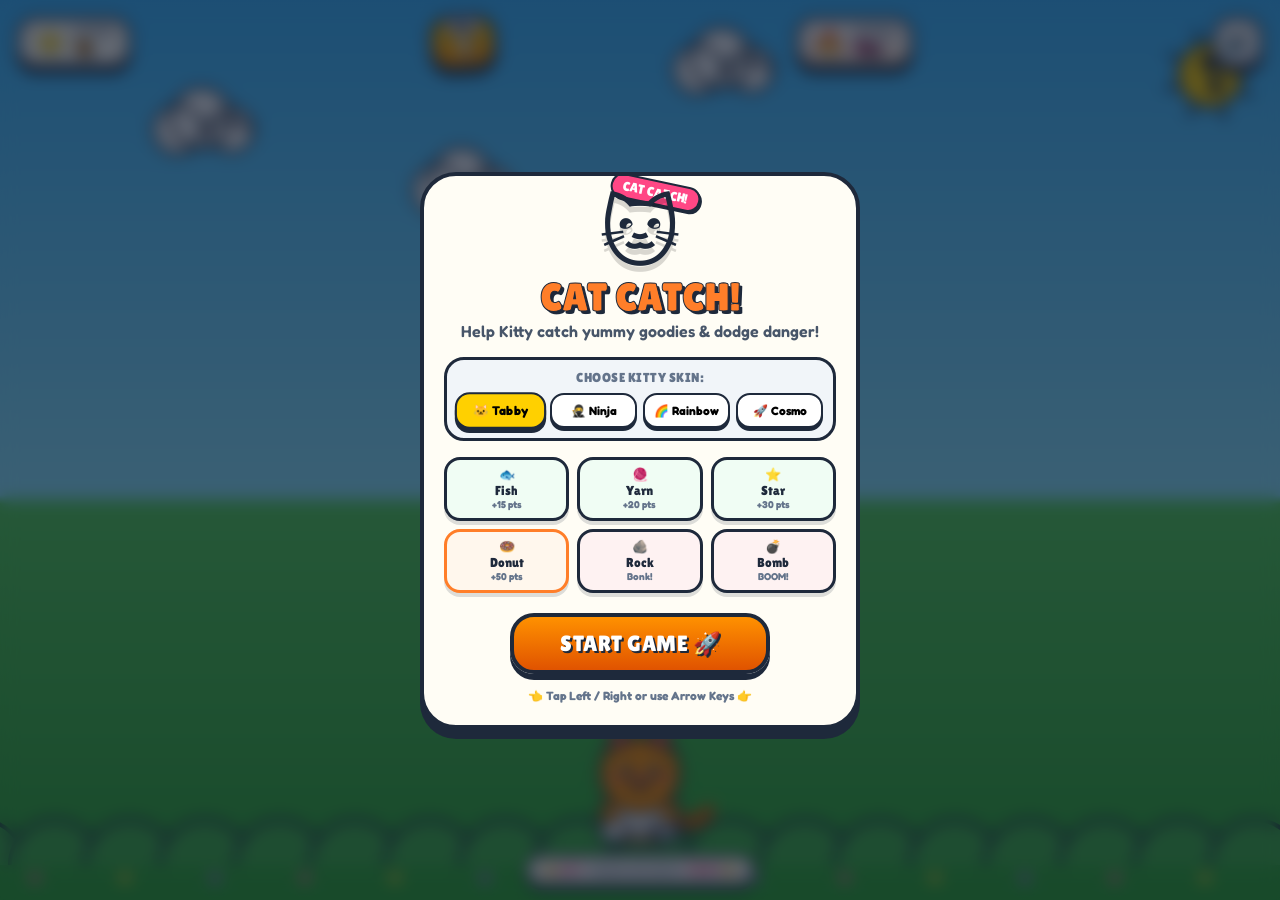
==== index.html @ e0fd7137 "Update Cat Catch with 2D toon UI, skins, hyped background music, and woolen yarn toys" ====
<!DOCTYPE html>
<html lang="en">
<head>
  <meta charset="UTF-8">
  <meta name="viewport" content="width=device-width, initial-scale=1.0, maximum-scale=1.0, user-scalable=no">
  <title>🐱 Cat Catch - Toon Dash!</title>
  <!-- Google Fonts: Lilita One & Fredoka for 2D Cartoon aesthetics -->
  <link rel="preconnect" href="https://fonts.googleapis.com">
  <link rel="preconnect" href="https://fonts.gstatic.com" crossorigin>
  <link href="https://fonts.googleapis.com/css2?family=Fredoka:wght@500;600;700&family=Lilita+One&display=swap" rel="stylesheet">
  <link rel="stylesheet" href="cat-catch.css">
</head>
<body>
  <main id="gameShell">
    <canvas id="gameCanvas" aria-label="Cat Catch game canvas"></canvas>

    <!-- Top Navigation HUD -->
    <div class="topbar">
      <div class="stat-card score-card">
        <span class="stat-icon">⭐</span>
        <div class="stat-content">
          <span class="stat-label">SCORE</span>
          <span id="score">0</span>
        </div>
      </div>

      <div class="level-card">
        <span class="level-badge">LVL</span>
        <strong id="level">1</strong>
      </div>

      <div class="stat-card combo-card">
        <span class="stat-icon animated-flame">🔥</span>
        <div class="stat-content">
          <span class="stat-label">COMBO</span>
          <span id="combo">0x</span>
        </div>
      </div>

      <button id="soundBtn" class="hud-btn" title="Toggle Music & Sound">🔊</button>
    </div>

    <!-- Floating Comic Pop-up Message -->
    <div id="message" class="message"></div>

    <!-- Start Game Menu Overlay -->
    <div id="startOverlay" class="overlay">
      <div class="panel toon-panel">
        <div class="mascot-container">
          <div class="mascot-badge">CAT CATCH!</div>
          <div class="mascot" id="menuMascot">🐱</div>
        </div>

        <h1 class="toon-title">CAT CATCH!</h1>
        <p class="toon-subtitle">Help Kitty catch yummy goodies & dodge danger!</p>

        <!-- Skin Selector -->
        <div class="skin-selector">
          <span class="skin-title">CHOOSE KITTY SKIN:</span>
          <div class="skin-options">
            <button class="skin-btn active" data-skin="tabby" title="Tabby Cat">🐱 Tabby</button>
            <button class="skin-btn" data-skin="ninja" title="Ninja Cat">🥷 Ninja</button>
            <button class="skin-btn" data-skin="rainbow" title="Rainbow Kitty">🌈 Rainbow</button>
            <button class="skin-btn" data-skin="space" title="Cosmo Cat">🚀 Cosmo</button>
          </div>
        </div>

        <!-- Rules Grid -->
        <div class="rules">
          <div class="rule-item catch-rule"><span class="rule-icon">🐟</span><span>Fish</span><small>+15 pts</small></div>
          <div class="rule-item catch-rule"><span class="rule-icon">🧶</span><span>Yarn</span><small>+20 pts</small></div>
          <div class="rule-item catch-rule"><span class="rule-icon">⭐</span><span>Star</span><small>+30 pts</small></div>
          <div class="rule-item catch-rule bonus-rule"><span class="rule-icon">🍩</span><span>Donut</span><small>+50 pts</small></div>
          <div class="rule-item avoid-rule"><span class="rule-icon">🪨</span><span>Rock</span><small>Bonk!</small></div>
          <div class="rule-item avoid-rule"><span class="rule-icon">💣</span><span>Bomb</span><small>BOOM!</small></div>
        </div>

        <button id="startBtn" class="toon-btn start-btn">
          <span class="btn-shine"></span>
          <span>START GAME 🚀</span>
        </button>
        <small class="control-hint">👈 Tap Left / Right or use Arrow Keys 👉</small>
      </div>
    </div>

    <!-- Game Over Menu Overlay -->
    <div id="gameOverOverlay" class="overlay hidden">
      <div class="panel toon-panel gameover-panel">
        <div class="mascot-container">
          <div class="mascot gameover-mascot">🙀</div>
        </div>

        <h1 class="toon-title gameover-title">OH NO!</h1>
        <p id="gameOverReason" class="toon-subtitle">The kitty got bonked!</p>

        <div class="score-summary">
          <div class="summary-card final-score">
            <span class="summary-icon">🏆</span>
            <div class="summary-info">
              <span class="summary-label">FINAL SCORE</span>
              <strong id="finalScore">0</strong>
            </div>
          </div>
          <div class="summary-card best-score">
            <span class="summary-icon">👑</span>
            <div class="summary-info">
              <span class="summary-label">BEST RECORD</span>
              <strong id="bestScore">0</strong>
            </div>
          </div>
        </div>

        <button id="restartBtn" class="toon-btn restart-btn">
          <span class="btn-shine"></span>
          <span>PLAY AGAIN 🔄</span>
        </button>
      </div>
    </div>

    <!-- Touch Control Zones for Mobile/Tablet -->
    <div class="touch-zone left-zone" data-dir="left"></div>
    <div class="touch-zone right-zone" data-dir="right"></div>
    
    <!-- On-screen hint -->
    <div class="hint">
      <span class="hint-key">👈 LEFT</span>
      <span class="hint-text">TOUCH OR KEYS</span>
      <span class="hint-key">RIGHT 👉</span>
    </div>
  </main>

  <script src="cat-catch.js"></script>
</body>
</html>
---- cat-catch.css ----
/* ==========================================
   2D TOON CAT CATCH - CARTOON STYLE SYSTEM
   ========================================== */

:root {
  --toon-black: #1e293b;
  --toon-yellow: #ffd000;
  --toon-yellow-dark: #e0ab00;
  --toon-orange: #ff7e29;
  --toon-orange-dark: #d95b09;
  --toon-pink: #ff4785;
  --toon-pink-dark: #d62460;
  --toon-purple: #9d4edd;
  --toon-blue: #00b4d8;
  --toon-blue-dark: #0077b6;
  --toon-green: #38b000;
  --toon-green-dark: #208b00;
  --toon-light: #fffdf5;
  --toon-border: 4px solid #1e293b;
  --toon-shadow: 0 6px 0 #1e293b;
  --toon-shadow-lg: 0 10px 0 #1e293b;
}

* {
  box-sizing: border-box;
  -webkit-tap-highlight-color: transparent;
  user-select: none;
}

html, body {
  margin: 0;
  padding: 0;
  width: 100%;
  height: 100%;
  overflow: hidden;
  font-family: 'Fredoka', system-ui, -apple-system, sans-serif;
  background: #38b6ff;
  color: var(--toon-black);
}

body {
  touch-action: none;
}

#gameShell {
  position: relative;
  width: 100vw;
  height: 100dvh;
  overflow: hidden;
  background: linear-gradient(180deg, #38b6ff 0%, #7ee8ff 60%, #52d053 60%, #34a835 100%);
}

#gameCanvas {
  position: absolute;
  inset: 0;
  width: 100%;
  height: 100%;
  display: block;
}

/* ==========================================
   TOP HUD BAR
   ========================================== */
.topbar {
  position: absolute;
  top: max(14px, env(safe-area-inset-top));
  left: 0;
  right: 0;
  padding: 0 16px;
  display: flex;
  justify-content: space-between;
  align-items: center;
  z-index: 10;
  pointer-events: none;
  gap: 10px;
}

.stat-card, .level-card, .hud-btn {
  pointer-events: auto;
  background: var(--toon-light);
  border: var(--toon-border);
  border-radius: 20px;
  box-shadow: var(--toon-shadow);
  display: flex;
  align-items: center;
  justify-content: center;
  font-family: 'Lilita One', cursive;
}

.stat-card {
  padding: 6px 14px;
  gap: 10px;
  min-width: 110px;
  height: 52px;
}

.score-card {
  background: linear-gradient(180deg, #fff standard, #fff3c4);
}

.combo-card {
  background: linear-gradient(180deg, #fff 0%, #ffe3d1 100%);
}

.stat-icon {
  font-size: 26px;
  filter: drop-shadow(0 2px 0 rgba(0,0,0,0.15));
}

.animated-flame {
  display: inline-block;
  animation: flameBounce 0.6s infinite alternate ease-in-out;
}

@keyframes flameBounce {
  0% { transform: scale(1) rotate(-5deg); }
  100% { transform: scale(1.25) rotate(5deg); }
}

.stat-content {
  display: flex;
  flex-direction: column;
  align-items: flex-start;
  line-height: 1;
}

.stat-label {
  font-size: 11px;
  letter-spacing: 0.5px;
  color: #64748b;
  font-family: 'Fredoka', sans-serif;
  font-weight: 700;
}

#score {
  font-size: 24px;
  color: #ff9100;
  text-shadow: 2px 2px 0 #1e293b;
  -webkit-text-stroke: 1px #1e293b;
}

#combo {
  font-size: 22px;
  color: var(--toon-pink);
  text-shadow: 2px 2px 0 #1e293b;
  -webkit-text-stroke: 1px #1e293b;
}

.level-card {
  min-width: 68px;
  height: 56px;
  flex-direction: column;
  background: linear-gradient(180deg, #ffd000 0%, #ff9100 100%);
  color: #fff;
  border-radius: 22px;
  transform: rotate(-3deg);
  animation: badgeFloat 2s infinite ease-in-out alternate;
}

@keyframes badgeFloat {
  0% { transform: translateY(0) rotate(-3deg); }
  100% { transform: translateY(-4px) rotate(2deg); }
}

.level-badge {
  font-size: 11px;
  color: var(--toon-black);
  font-weight: 900;
  background: #fff;
  padding: 1px 8px;
  border-radius: 10px;
  border: 2px solid var(--toon-black);
  margin-top: -8px;
}

.level-card strong {
  font-size: 26px;
  color: #fff;
  text-shadow: 2px 2px 0 var(--toon-black);
  line-height: 1;
}

.hud-btn {
  width: 52px;
  height: 52px;
  font-size: 24px;
  cursor: pointer;
  background: linear-gradient(180deg, #ffffff 0%, #e2e8f0 100%);
  transition: transform 0.1s, box-shadow 0.1s;
}

.hud-btn:active {
  transform: translateY(4px);
  box-shadow: 0 2px 0 #1e293b;
}

/* ==========================================
   COMIC POP-UP MESSAGES
   ========================================== */
.message {
  position: absolute;
  top: 90px;
  left: 50%;
  transform: translateX(-50%) scale(0);
  opacity: 0;
  background: var(--toon-yellow);
  color: var(--toon-black);
  border: var(--toon-border);
  border-radius: 25px;
  padding: 10px 22px;
  font-family: 'Lilita One', cursive;
  font-size: 24px;
  letter-spacing: 0.5px;
  box-shadow: var(--toon-shadow);
  z-index: 15;
  pointer-events: none;
  white-space: nowrap;
}

.message.show {
  animation: comicPop 0.95s cubic-bezier(0.175, 0.885, 0.32, 1.275) forwards;
}

@keyframes comicPop {
  0% { opacity: 0; transform: translateX(-50%) scale(0.3) rotate(-8deg); }
  25% { opacity: 1; transform: translateX(-50%) scale(1.15) rotate(4deg); }
  75% { opacity: 1; transform: translateX(-50%) scale(1) rotate(0deg); }
  100% { opacity: 0; transform: translateX(-50%) scale(0.8) translateY(-20px); }
}

/* ==========================================
   TOON MODAL OVERLAYS & PANELS
   ========================================== */
.overlay {
  position: absolute;
  inset: 0;
  background: rgba(15, 23, 42, 0.65);
  backdrop-filter: blur(8px);
  display: flex;
  align-items: center;
  justify-content: center;
  z-index: 30;
  padding: 16px;
  animation: fadeIn 0.3s ease;
}

@keyframes fadeIn {
  from { opacity: 0; }
  to { opacity: 1; }
}

.overlay.hidden {
  display: none !important;
}

.panel {
  position: relative;
  width: min(440px, 94vw);
  max-height: 90vh;
  overflow-y: auto;
  text-align: center;
  background: var(--toon-light);
  border: var(--toon-border);
  border-radius: 36px;
  padding: 26px 20px 22px;
  box-shadow: var(--toon-shadow-lg);
  animation: panelSlide 0.4s cubic-bezier(0.34, 1.56, 0.64, 1);
}

@keyframes panelSlide {
  from { transform: translateY(60px) scale(0.9); opacity: 0; }
  to { transform: translateY(0) scale(1); opacity: 1; }
}

.mascot-container {
  position: relative;
  display: inline-block;
  margin-top: -10px;
}

.mascot {
  font-size: 78px;
  line-height: 1;
  filter: drop-shadow(0 6px 0 rgba(0,0,0,0.15));
  animation: mascotWobble 2.5s infinite ease-in-out;
}

@keyframes mascotWobble {
  0%, 100% { transform: translateY(0) rotate(-4deg); }
  50% { transform: translateY(-8px) rotate(4deg); }
}

.mascot-badge {
  position: absolute;
  top: -12px;
  right: -20px;
  background: var(--toon-pink);
  color: #fff;
  font-family: 'Lilita One', cursive;
  font-size: 13px;
  padding: 3px 10px;
  border-radius: 12px;
  border: 2px solid var(--toon-black);
  transform: rotate(12deg);
  box-shadow: 2px 2px 0 var(--toon-black);
}

.toon-title {
  font-family: 'Lilita One', cursive;
  font-size: 38px;
  margin: 6px 0 2px;
  color: var(--toon-orange);
  text-shadow: 3px 3px 0 var(--toon-black);
  -webkit-text-stroke: 1px var(--toon-black);
  letter-spacing: 1px;
}

.gameover-title {
  color: var(--toon-pink);
}

.toon-subtitle {
  font-size: 16px;
  font-weight: 600;
  margin: 0 0 16px;
  color: #475569;
}

/* Skin Selector */
.skin-selector {
  background: #f1f5f9;
  border: 3px solid var(--toon-black);
  border-radius: 20px;
  padding: 10px;
  margin-bottom: 16px;
}

.skin-title {
  display: block;
  font-family: 'Lilita One', cursive;
  font-size: 13px;
  color: #64748b;
  margin-bottom: 8px;
  letter-spacing: 0.5px;
}

.skin-options {
  display: grid;
  grid-template-columns: repeat(4, 1fr);
  gap: 6px;
}

.skin-btn {
  background: #fff;
  border: 2px solid var(--toon-black);
  border-radius: 14px;
  padding: 8px 4px;
  font-size: 12px;
  font-weight: 700;
  cursor: pointer;
  transition: all 0.15s ease;
  box-shadow: 0 3px 0 var(--toon-black);
  font-family: 'Fredoka', sans-serif;
}

.skin-btn:hover {
  transform: translateY(-2px);
}

.skin-btn.active {
  background: var(--toon-yellow);
  border-color: var(--toon-black);
  box-shadow: 0 4px 0 var(--toon-black);
  transform: scale(1.05);
}

/* Rules Grid */
.rules {
  display: grid;
  grid-template-columns: repeat(3, 1fr);
  gap: 8px;
  margin-bottom: 20px;
}

.rule-item {
  background: #ffffff;
  border: 3px solid var(--toon-black);
  border-radius: 16px;
  padding: 8px 4px;
  display: flex;
  flex-direction: column;
  align-items: center;
  box-shadow: 0 4px 0 rgba(30,41,59,0.15);
}

.catch-rule {
  background: #f0fdf4;
}

.bonus-rule {
  background: #fff7ed;
  border-color: var(--toon-orange);
}

.avoid-rule {
  background: #fef2f2;
}

.rule-icon {
  font-size: 26px;
  line-height: 1;
  margin-bottom: 2px;
}

.rule-item span {
  font-family: 'Lilita One', cursive;
  font-size: 13px;
  color: var(--toon-black);
}

.rule-item small {
  font-size: 10px;
  font-weight: 700;
  color: #64748b;
}

/* Toon Buttons */
.toon-btn {
  position: relative;
  overflow: hidden;
  width: 100%;
  max-width: 260px;
  border: var(--toon-border);
  border-radius: 24px;
  font-family: 'Lilita One', cursive;
  font-size: 22px;
  padding: 14px 24px;
  color: #fff;
  cursor: pointer;
  box-shadow: var(--toon-shadow);
  transition: transform 0.1s, box-shadow 0.1s;
  letter-spacing: 0.5px;
  text-shadow: 2px 2px 0 var(--toon-black);
}

.start-btn {
  background: linear-gradient(180deg, #ff9100 0%, #e05300 100%);
}

.restart-btn {
  background: linear-gradient(180deg, #38b6ff 0%, #0077b6 100%);
}

.toon-btn:hover {
  transform: translateY(-2px);
  box-shadow: 0 8px 0 var(--toon-black);
}

.toon-btn:active {
  transform: translateY(4px);
  box-shadow: 0 2px 0 var(--toon-black);
}

.btn-shine {
  position: absolute;
  top: 0;
  left: -100%;
  width: 60%;
  height: 100%;
  background: linear-gradient(90deg, transparent, rgba(255,255,255,0.4), transparent);
  transform: skewX(-20deg);
  animation: shineAnim 3s infinite;
}

@keyframes shineAnim {
  0%, 70% { left: -100%; }
  100% { left: 200%; }
}

.control-hint {
  display: block;
  margin-top: 14px;
  color: #64748b;
  font-weight: 700;
  font-size: 12px;
}

/* Score Summary on Game Over */
.score-summary {
  display: flex;
  gap: 10px;
  justify-content: center;
  margin-bottom: 20px;
}

.summary-card {
  flex: 1;
  background: #fff;
  border: 3px solid var(--toon-black);
  border-radius: 20px;
  padding: 10px 8px;
  display: flex;
  align-items: center;
  gap: 8px;
  box-shadow: 0 4px 0 rgba(30,41,59,0.15);
}

.summary-icon {
  font-size: 28px;
}

.summary-info {
  display: flex;
  flex-direction: column;
  text-align: left;
}

.summary-label {
  font-size: 10px;
  font-weight: 800;
  color: #64748b;
}

.summary-info strong {
  font-family: 'Lilita One', cursive;
  font-size: 22px;
  color: var(--toon-black);
}

.final-score strong {
  color: var(--toon-orange);
}

.best-score strong {
  color: var(--toon-green);
}

/* ==========================================
   TOUCH CONTROLS & HINT BAR
   ========================================== */
.touch-zone {
  position: absolute;
  top: 0;
  bottom: 0;
  width: 50%;
  z-index: 5;
}

.left-zone { left: 0; }
.right-zone { right: 0; }

.hint {
  position: absolute;
  bottom: max(14px, env(safe-area-inset-bottom));
  left: 50%;
  transform: translateX(-50%);
  z-index: 6;
  display: flex;
  align-items: center;
  gap: 8px;
  background: var(--toon-light);
  border: 3px solid var(--toon-black);
  border-radius: 20px;
  padding: 6px 14px;
  box-shadow: 0 4px 0 var(--toon-black);
  pointer-events: none;
}

.hint-key {
  font-family: 'Lilita One', cursive;
  font-size: 12px;
  color: var(--toon-pink);
}

.hint-text {
  font-size: 11px;
  font-weight: 800;
  color: #64748b;
  letter-spacing: 0.5px;
}

/* Responsive tweaks */
@media (max-height: 600px) {
  .panel {
    padding: 16px 14px;
  }
  .mascot {
    font-size: 52px;
  }
  .toon-title {
    font-size: 30px;
  }
  .rules {
    margin-bottom: 12px;
  }
  .skin-selector {
    margin-bottom: 10px;
    padding: 6px;
  }
}
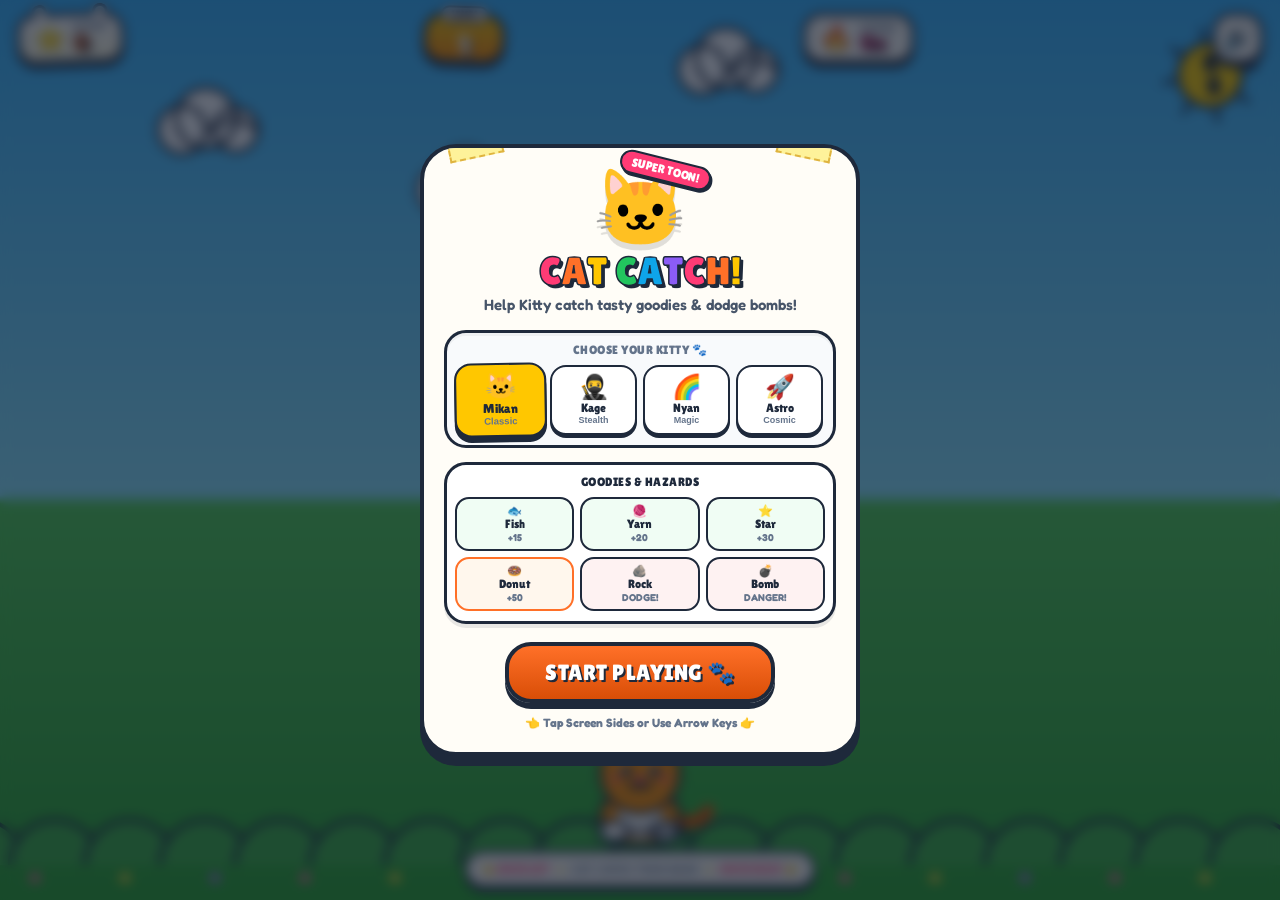
==== commit 94d73a9a: "Redesign UI with handcrafted 2D cartoon arcade theme" ====
--- a/index.html
+++ b/index.html
@@ -3,41 +3,49 @@
 <head>
   <meta charset="UTF-8">
   <meta name="viewport" content="width=device-width, initial-scale=1.0, maximum-scale=1.0, user-scalable=no">
-  <title>🐱 Cat Catch - Toon Dash!</title>
-  <!-- Google Fonts: Lilita One & Fredoka for 2D Cartoon aesthetics -->
+  <title>🐱 Cat Catch - Super Arcade!</title>
+  <!-- Google Fonts for playful handcrafted cartoon typography -->
   <link rel="preconnect" href="https://fonts.googleapis.com">
   <link rel="preconnect" href="https://fonts.gstatic.com" crossorigin>
-  <link href="https://fonts.googleapis.com/css2?family=Fredoka:wght@500;600;700&family=Lilita+One&display=swap" rel="stylesheet">
+  <link href="https://fonts.googleapis.com/css2?family=Fredoka:wght@500;600;700&family=Lilita+One&family=Sniglet:wght@800&display=swap" rel="stylesheet">
   <link rel="stylesheet" href="cat-catch.css">
 </head>
 <body>
   <main id="gameShell">
     <canvas id="gameCanvas" aria-label="Cat Catch game canvas"></canvas>
 
-    <!-- Top Navigation HUD -->
+    <!-- Handcrafted Playful Top Navigation HUD -->
     <div class="topbar">
-      <div class="stat-card score-card">
-        <span class="stat-icon">⭐</span>
-        <div class="stat-content">
-          <span class="stat-label">SCORE</span>
+      <!-- Score Board with Cat Ears -->
+      <div class="hud-box score-box">
+        <div class="hud-ear left-ear"></div>
+        <div class="hud-ear right-ear"></div>
+        <span class="hud-icon">⭐</span>
+        <div class="hud-info">
+          <span class="hud-label">SCORE</span>
           <span id="score">0</span>
         </div>
       </div>
 
-      <div class="level-card">
-        <span class="level-badge">LVL</span>
+      <!-- Milk Bottle / Medal Level Badge -->
+      <div class="hud-box level-box">
+        <div class="level-ribbon">LEVEL</div>
         <strong id="level">1</strong>
       </div>
 
-      <div class="stat-card combo-card">
-        <span class="stat-icon animated-flame">🔥</span>
-        <div class="stat-content">
-          <span class="stat-label">COMBO</span>
+      <!-- Comic Fire Combo Badge -->
+      <div class="hud-box combo-box">
+        <span class="hud-icon flame-icon">🔥</span>
+        <div class="hud-info">
+          <span class="hud-label">COMBO</span>
           <span id="combo">0x</span>
         </div>
       </div>
 
-      <button id="soundBtn" class="hud-btn" title="Toggle Music & Sound">🔊</button>
+      <!-- Audio Controller Switch -->
+      <button id="soundBtn" class="sound-toggle" title="Toggle Sound & Music">
+        <span class="sound-icon">🔊</span>
+      </button>
     </div>
 
     <!-- Floating Comic Pop-up Message -->
@@ -45,87 +53,121 @@
 
     <!-- Start Game Menu Overlay -->
     <div id="startOverlay" class="overlay">
-      <div class="panel toon-panel">
-        <div class="mascot-container">
-          <div class="mascot-badge">CAT CATCH!</div>
-          <div class="mascot" id="menuMascot">🐱</div>
+      <div class="panel toon-card">
+        <!-- Tape Corner Deco -->
+        <div class="tape-sticker tape-left"></div>
+        <div class="tape-sticker tape-right"></div>
+
+        <div class="mascot-header">
+          <div class="mascot-avatar" id="menuMascot">🐱</div>
+          <div class="sticker-badge">SUPER TOON!</div>
         </div>
 
-        <h1 class="toon-title">CAT CATCH!</h1>
-        <p class="toon-subtitle">Help Kitty catch yummy goodies & dodge danger!</p>
+        <h1 class="toon-title">
+          <span class="letter l1">C</span><span class="letter l2">A</span><span class="letter l3">T</span> 
+          <span class="letter l4">C</span><span class="letter l5">A</span><span class="letter l6">T</span><span class="letter l7">C</span><span class="letter l8">H</span><span class="letter l9">!</span>
+        </h1>
+        <p class="toon-subtitle">Help Kitty catch tasty goodies & dodge bombs!</p>
 
-        <!-- Skin Selector -->
-        <div class="skin-selector">
-          <span class="skin-title">CHOOSE KITTY SKIN:</span>
-          <div class="skin-options">
-            <button class="skin-btn active" data-skin="tabby" title="Tabby Cat">🐱 Tabby</button>
-            <button class="skin-btn" data-skin="ninja" title="Ninja Cat">🥷 Ninja</button>
-            <button class="skin-btn" data-skin="rainbow" title="Rainbow Kitty">🌈 Rainbow</button>
-            <button class="skin-btn" data-skin="space" title="Cosmo Cat">🚀 Cosmo</button>
+        <!-- Character Selection Cards -->
+        <div class="skin-section">
+          <div class="section-tag">CHOOSE YOUR KITTY 🐾</div>
+          <div class="skin-grid">
+            <button class="skin-card active" data-skin="tabby">
+              <span class="skin-emoji">🐱</span>
+              <span class="skin-name">Mikan</span>
+              <small class="skin-trait">Classic</small>
+            </button>
+            <button class="skin-card" data-skin="ninja">
+              <span class="skin-emoji">🥷</span>
+              <span class="skin-name">Kage</span>
+              <small class="skin-trait">Stealth</small>
+            </button>
+            <button class="skin-card" data-skin="rainbow">
+              <span class="skin-emoji">🌈</span>
+              <span class="skin-name">Nyan</span>
+              <small class="skin-trait">Magic</small>
+            </button>
+            <button class="skin-card" data-skin="space">
+              <span class="skin-emoji">🚀</span>
+              <span class="skin-name">Astro</span>
+              <small class="skin-trait">Cosmic</small>
+            </button>
           </div>
         </div>
 
-        <!-- Rules Grid -->
-        <div class="rules">
-          <div class="rule-item catch-rule"><span class="rule-icon">🐟</span><span>Fish</span><small>+15 pts</small></div>
-          <div class="rule-item catch-rule"><span class="rule-icon">🧶</span><span>Yarn</span><small>+20 pts</small></div>
-          <div class="rule-item catch-rule"><span class="rule-icon">⭐</span><span>Star</span><small>+30 pts</small></div>
-          <div class="rule-item catch-rule bonus-rule"><span class="rule-icon">🍩</span><span>Donut</span><small>+50 pts</small></div>
-          <div class="rule-item avoid-rule"><span class="rule-icon">🪨</span><span>Rock</span><small>Bonk!</small></div>
-          <div class="rule-item avoid-rule"><span class="rule-icon">💣</span><span>Bomb</span><small>BOOM!</small></div>
+        <!-- Rules / Items Board -->
+        <div class="items-board">
+          <div class="board-header">GOODIES & HAZARDS</div>
+          <div class="items-grid">
+            <div class="item-tag catch-tag"><span class="item-icon">🐟</span><span>Fish</span><b class="pts">+15</b></div>
+            <div class="item-tag catch-tag"><span class="item-icon">🧶</span><span>Yarn</span><b class="pts">+20</b></div>
+            <div class="item-tag catch-tag"><span class="item-icon">⭐</span><span>Star</span><b class="pts">+30</b></div>
+            <div class="item-tag catch-tag bonus-tag"><span class="item-icon">🍩</span><span>Donut</span><b class="pts">+50</b></div>
+            <div class="item-tag avoid-tag"><span class="item-icon">🪨</span><span>Rock</span><b class="pts">DODGE!</b></div>
+            <div class="item-tag avoid-tag"><span class="item-icon">💣</span><span>Bomb</span><b class="pts">DANGER!</b></div>
+          </div>
         </div>
 
-        <button id="startBtn" class="toon-btn start-btn">
+        <!-- Play Button -->
+        <button id="startBtn" class="play-btn">
           <span class="btn-shine"></span>
-          <span>START GAME 🚀</span>
+          <span class="btn-text">START PLAYING 🐾</span>
         </button>
-        <small class="control-hint">👈 Tap Left / Right or use Arrow Keys 👉</small>
+        <small class="control-hint">👈 Tap Screen Sides or Use Arrow Keys 👉</small>
       </div>
     </div>
 
     <!-- Game Over Menu Overlay -->
     <div id="gameOverOverlay" class="overlay hidden">
-      <div class="panel toon-panel gameover-panel">
-        <div class="mascot-container">
-          <div class="mascot gameover-mascot">🙀</div>
+      <div class="panel toon-card gameover-card">
+        <div class="tape-sticker tape-left"></div>
+        <div class="tape-sticker tape-right"></div>
+
+        <div class="mascot-header">
+          <div class="mascot-avatar gameover-avatar">🙀</div>
         </div>
 
-        <h1 class="toon-title gameover-title">OH NO!</h1>
+        <h1 class="toon-title gameover-title">
+          <span class="letter l4">O</span><span class="letter l5">O</span><span class="letter l6">P</span><span class="letter l7">S</span><span class="letter l8">!</span>
+        </h1>
         <p id="gameOverReason" class="toon-subtitle">The kitty got bonked!</p>
 
-        <div class="score-summary">
-          <div class="summary-card final-score">
-            <span class="summary-icon">🏆</span>
-            <div class="summary-info">
-              <span class="summary-label">FINAL SCORE</span>
+        <div class="score-board">
+          <div class="score-card-box final-box">
+            <span class="box-icon">🏆</span>
+            <div class="box-details">
+              <span class="box-label">FINAL SCORE</span>
               <strong id="finalScore">0</strong>
             </div>
           </div>
-          <div class="summary-card best-score">
-            <span class="summary-icon">👑</span>
-            <div class="summary-info">
-              <span class="summary-label">BEST RECORD</span>
+          <div class="score-card-box best-box">
+            <span class="box-icon">👑</span>
+            <div class="box-details">
+              <span class="box-label">BEST SCORE</span>
               <strong id="bestScore">0</strong>
             </div>
           </div>
         </div>
 
-        <button id="restartBtn" class="toon-btn restart-btn">
+        <button id="restartBtn" class="play-btn restart-btn">
           <span class="btn-shine"></span>
-          <span>PLAY AGAIN 🔄</span>
+          <span class="btn-text">TRY AGAIN 🔄</span>
         </button>
       </div>
     </div>
 
-    <!-- Touch Control Zones for Mobile/Tablet -->
+    <!-- Touch Controls -->
     <div class="touch-zone left-zone" data-dir="left"></div>
     <div class="touch-zone right-zone" data-dir="right"></div>
-    
-    <!-- On-screen hint -->
-    <div class="hint">
-      <span class="hint-key">👈 LEFT</span>
-      <span class="hint-text">TOUCH OR KEYS</span>
-      <span class="hint-key">RIGHT 👉</span>
+
+    <!-- Handcrafted Bottom Control Bar -->
+    <div class="bottom-bar">
+      <span class="arrow-key">👈 MOVE LEFT</span>
+      <span class="bar-divider">•</span>
+      <span class="bar-title">CAT CATCH TOON DASH</span>
+      <span class="bar-divider">•</span>
+      <span class="arrow-key">MOVE RIGHT 👉</span>
     </div>
   </main>
 
--- a/cat-catch.css
+++ b/cat-catch.css
@@ -1,24 +1,20 @@
 /* ==========================================
-   2D TOON CAT CATCH - CARTOON STYLE SYSTEM
+   HANDCRAFTED 2D CARTOON ARCADE SYSTEM
    ========================================== */
 
 :root {
-  --toon-black: #1e293b;
-  --toon-yellow: #ffd000;
-  --toon-yellow-dark: #e0ab00;
-  --toon-orange: #ff7e29;
-  --toon-orange-dark: #d95b09;
-  --toon-pink: #ff4785;
-  --toon-pink-dark: #d62460;
-  --toon-purple: #9d4edd;
-  --toon-blue: #00b4d8;
-  --toon-blue-dark: #0077b6;
-  --toon-green: #38b000;
-  --toon-green-dark: #208b00;
-  --toon-light: #fffdf5;
-  --toon-border: 4px solid #1e293b;
-  --toon-shadow: 0 6px 0 #1e293b;
-  --toon-shadow-lg: 0 10px 0 #1e293b;
+  --ink: #1e293b;
+  --paper: #fffdf7;
+  --yellow: #ffc700;
+  --orange: #ff7028;
+  --pink: #ff3b75;
+  --purple: #8b5cf6;
+  --blue: #0ea5e9;
+  --green: #22c55e;
+  --border: 4px solid var(--ink);
+  --shadow-sm: 0 4px 0 var(--ink);
+  --shadow-md: 0 6px 0 var(--ink);
+  --shadow-lg: 0 10px 0 var(--ink);
 }
 
 * {
@@ -33,9 +29,9 @@
   width: 100%;
   height: 100%;
   overflow: hidden;
-  font-family: 'Fredoka', system-ui, -apple-system, sans-serif;
+  font-family: 'Fredoka', 'Sniglet', sans-serif;
   background: #38b6ff;
-  color: var(--toon-black);
+  color: var(--ink);
 }
 
 body {
@@ -47,7 +43,7 @@
   width: 100vw;
   height: 100dvh;
   overflow: hidden;
-  background: linear-gradient(180deg, #38b6ff 0%, #7ee8ff 60%, #52d053 60%, #34a835 100%);
+  background: linear-gradient(180deg, #38b6ff 0%, #8de5ff 62%, #4ade80 62%, #16a34a 100%);
 }
 
 #gameCanvas {
@@ -59,11 +55,11 @@
 }
 
 /* ==========================================
-   TOP HUD BAR
+   HANDCRAFTED TOP HUD BAR
    ========================================== */
 .topbar {
   position: absolute;
-  top: max(14px, env(safe-area-inset-top));
+  top: max(12px, env(safe-area-inset-top));
   left: 0;
   right: 0;
   padding: 0 16px;
@@ -72,126 +68,141 @@
   align-items: center;
   z-index: 10;
   pointer-events: none;
-  gap: 10px;
-}
-
-.stat-card, .level-card, .hud-btn {
+  gap: 8px;
+}
+
+.hud-box {
   pointer-events: auto;
-  background: var(--toon-light);
-  border: var(--toon-border);
+  position: relative;
+  background: var(--paper);
+  border: var(--border);
   border-radius: 20px;
-  box-shadow: var(--toon-shadow);
+  box-shadow: var(--shadow-sm);
   display: flex;
   align-items: center;
   justify-content: center;
-  font-family: 'Lilita One', cursive;
-}
-
-.stat-card {
   padding: 6px 14px;
-  gap: 10px;
-  min-width: 110px;
+  gap: 8px;
+  font-family: 'Lilita One', cursive;
   height: 52px;
 }
 
-.score-card {
-  background: linear-gradient(180deg, #fff standard, #fff3c4);
-}
-
-.combo-card {
-  background: linear-gradient(180deg, #fff 0%, #ffe3d1 100%);
-}
-
-.stat-icon {
+/* Cat Ears on Score Box */
+.score-box {
+  transform: rotate(-2deg);
+  background: linear-gradient(180deg, #ffffff 0%, #fff9db 100%);
+}
+
+.hud-ear {
+  position: absolute;
+  top: -12px;
+  width: 16px;
+  height: 14px;
+  background: var(--paper);
+  border: 3px solid var(--ink);
+  border-bottom: 0;
+  border-radius: 10px 10px 0 0;
+}
+
+.left-ear { left: 12px; transform: rotate(-15deg); }
+.right-ear { right: 12px; transform: rotate(15deg); }
+
+.hud-icon {
   font-size: 26px;
-  filter: drop-shadow(0 2px 0 rgba(0,0,0,0.15));
-}
-
-.animated-flame {
+  filter: drop-shadow(0 2px 0 rgba(0,0,0,0.1));
+}
+
+.flame-icon {
   display: inline-block;
-  animation: flameBounce 0.6s infinite alternate ease-in-out;
-}
-
-@keyframes flameBounce {
-  0% { transform: scale(1) rotate(-5deg); }
-  100% { transform: scale(1.25) rotate(5deg); }
-}
-
-.stat-content {
+  animation: flameWobble 0.7s infinite alternate cubic-bezier(0.4, 0, 0.6, 1);
+}
+
+@keyframes flameWobble {
+  0% { transform: scale(1) rotate(-6deg); }
+  100% { transform: scale(1.2) rotate(6deg); }
+}
+
+.hud-info {
   display: flex;
   flex-direction: column;
-  align-items: flex-start;
   line-height: 1;
 }
 
-.stat-label {
-  font-size: 11px;
-  letter-spacing: 0.5px;
+.hud-label {
+  font-size: 10px;
   color: #64748b;
   font-family: 'Fredoka', sans-serif;
   font-weight: 700;
+  letter-spacing: 0.5px;
 }
 
 #score {
   font-size: 24px;
-  color: #ff9100;
-  text-shadow: 2px 2px 0 #1e293b;
-  -webkit-text-stroke: 1px #1e293b;
+  color: var(--orange);
+  text-shadow: 2px 2px 0 var(--ink);
+  -webkit-text-stroke: 1px var(--ink);
 }
 
 #combo {
   font-size: 22px;
-  color: var(--toon-pink);
-  text-shadow: 2px 2px 0 #1e293b;
-  -webkit-text-stroke: 1px #1e293b;
-}
-
-.level-card {
-  min-width: 68px;
-  height: 56px;
+  color: var(--pink);
+  text-shadow: 2px 2px 0 var(--ink);
+  -webkit-text-stroke: 1px var(--ink);
+}
+
+.level-box {
   flex-direction: column;
-  background: linear-gradient(180deg, #ffd000 0%, #ff9100 100%);
+  background: linear-gradient(180deg, #ffc700 0%, #ff8c00 100%);
   color: #fff;
   border-radius: 22px;
-  transform: rotate(-3deg);
-  animation: badgeFloat 2s infinite ease-in-out alternate;
-}
-
-@keyframes badgeFloat {
-  0% { transform: translateY(0) rotate(-3deg); }
-  100% { transform: translateY(-4px) rotate(2deg); }
-}
-
-.level-badge {
-  font-size: 11px;
-  color: var(--toon-black);
+  padding: 4px 14px;
+  transform: rotate(2deg);
+  animation: floatMedal 2.2s infinite ease-in-out alternate;
+}
+
+@keyframes floatMedal {
+  0% { transform: translateY(0) rotate(2deg); }
+  100% { transform: translateY(-3px) rotate(-2deg); }
+}
+
+.level-ribbon {
+  font-size: 10px;
+  background: var(--paper);
+  color: var(--ink);
   font-weight: 900;
-  background: #fff;
   padding: 1px 8px;
   border-radius: 10px;
-  border: 2px solid var(--toon-black);
-  margin-top: -8px;
-}
-
-.level-card strong {
+  border: 2px solid var(--ink);
+  margin-top: -10px;
+  letter-spacing: 0.5px;
+}
+
+.level-box strong {
   font-size: 26px;
   color: #fff;
-  text-shadow: 2px 2px 0 var(--toon-black);
-  line-height: 1;
-}
-
-.hud-btn {
+  text-shadow: 2px 2px 0 var(--ink);
+}
+
+.sound-toggle {
+  pointer-events: auto;
   width: 52px;
   height: 52px;
+  border-radius: 20px;
+  background: var(--paper);
+  border: var(--border);
+  box-shadow: var(--shadow-sm);
+  display: flex;
+  align-items: center;
+  justify-content: center;
   font-size: 24px;
   cursor: pointer;
-  background: linear-gradient(180deg, #ffffff 0%, #e2e8f0 100%);
+  transform: rotate(-1deg);
   transition: transform 0.1s, box-shadow 0.1s;
 }
 
-.hud-btn:active {
-  transform: translateY(4px);
-  box-shadow: 0 2px 0 #1e293b;
+.sound-toggle:active {
+  transform: translateY(3px) rotate(-1deg);
+  box-shadow: 0 1px 0 var(--ink);
 }
 
 /* ==========================================
@@ -203,262 +214,292 @@
   left: 50%;
   transform: translateX(-50%) scale(0);
   opacity: 0;
-  background: var(--toon-yellow);
-  color: var(--toon-black);
-  border: var(--toon-border);
-  border-radius: 25px;
-  padding: 10px 22px;
-  font-family: 'Lilita One', cursive;
-  font-size: 24px;
-  letter-spacing: 0.5px;
-  box-shadow: var(--toon-shadow);
+  background: var(--yellow);
+  color: var(--ink);
+  border: var(--border);
+  border-radius: 24px;
+  padding: 10px 24px;
+  font-family: 'Lilita One', cursive;
+  font-size: 26px;
+  box-shadow: var(--shadow-md);
   z-index: 15;
   pointer-events: none;
   white-space: nowrap;
 }
 
 .message.show {
-  animation: comicPop 0.95s cubic-bezier(0.175, 0.885, 0.32, 1.275) forwards;
-}
-
-@keyframes comicPop {
-  0% { opacity: 0; transform: translateX(-50%) scale(0.3) rotate(-8deg); }
+  animation: comicBounce 0.9s cubic-bezier(0.175, 0.885, 0.32, 1.275) forwards;
+}
+
+@keyframes comicBounce {
+  0% { opacity: 0; transform: translateX(-50%) scale(0.2) rotate(-10deg); }
   25% { opacity: 1; transform: translateX(-50%) scale(1.15) rotate(4deg); }
   75% { opacity: 1; transform: translateX(-50%) scale(1) rotate(0deg); }
-  100% { opacity: 0; transform: translateX(-50%) scale(0.8) translateY(-20px); }
+  100% { opacity: 0; transform: translateX(-50%) scale(0.85) translateY(-25px); }
 }
 
 /* ==========================================
-   TOON MODAL OVERLAYS & PANELS
+   HANDCRAFTED MODALS & TOON CARDS
    ========================================== */
 .overlay {
   position: absolute;
   inset: 0;
   background: rgba(15, 23, 42, 0.65);
-  backdrop-filter: blur(8px);
+  backdrop-filter: blur(6px);
   display: flex;
   align-items: center;
   justify-content: center;
   z-index: 30;
   padding: 16px;
-  animation: fadeIn 0.3s ease;
-}
-
-@keyframes fadeIn {
-  from { opacity: 0; }
-  to { opacity: 1; }
+  animation: fadeIn 0.25s ease;
 }
 
 .overlay.hidden {
   display: none !important;
 }
 
-.panel {
+.toon-card {
   position: relative;
   width: min(440px, 94vw);
-  max-height: 90vh;
+  max-height: 92vh;
   overflow-y: auto;
   text-align: center;
-  background: var(--toon-light);
-  border: var(--toon-border);
+  background: var(--paper);
+  border: var(--border);
   border-radius: 36px;
   padding: 26px 20px 22px;
-  box-shadow: var(--toon-shadow-lg);
-  animation: panelSlide 0.4s cubic-bezier(0.34, 1.56, 0.64, 1);
-}
-
-@keyframes panelSlide {
-  from { transform: translateY(60px) scale(0.9); opacity: 0; }
-  to { transform: translateY(0) scale(1); opacity: 1; }
-}
-
-.mascot-container {
+  box-shadow: var(--shadow-lg);
+  animation: cardPopIn 0.38s cubic-bezier(0.34, 1.56, 0.64, 1);
+}
+
+@keyframes cardPopIn {
+  from { transform: translateY(50px) scale(0.92) rotate(-2deg); opacity: 0; }
+  to { transform: translateY(0) scale(1) rotate(0deg); opacity: 1; }
+}
+
+/* Tape Corner Decorations */
+.tape-sticker {
+  position: absolute;
+  top: -10px;
+  width: 55px;
+  height: 20px;
+  background: rgba(254, 240, 138, 0.85);
+  border: 2px dashed rgba(202, 138, 4, 0.6);
+  z-index: 5;
+}
+
+.tape-left { left: 24px; transform: rotate(-12deg); }
+.tape-right { right: 24px; transform: rotate(12deg); }
+
+.mascot-header {
   position: relative;
   display: inline-block;
-  margin-top: -10px;
-}
-
-.mascot {
-  font-size: 78px;
+  margin-top: -6px;
+}
+
+.mascot-avatar {
+  font-size: 76px;
   line-height: 1;
-  filter: drop-shadow(0 6px 0 rgba(0,0,0,0.15));
-  animation: mascotWobble 2.5s infinite ease-in-out;
-}
-
-@keyframes mascotWobble {
+  filter: drop-shadow(0 6px 0 rgba(0,0,0,0.12));
+  animation: mascotWiggle 2.8s infinite ease-in-out;
+}
+
+@keyframes mascotWiggle {
   0%, 100% { transform: translateY(0) rotate(-4deg); }
-  50% { transform: translateY(-8px) rotate(4deg); }
-}
-
-.mascot-badge {
-  position: absolute;
-  top: -12px;
-  right: -20px;
-  background: var(--toon-pink);
+  50% { transform: translateY(-7px) rotate(4deg); }
+}
+
+.sticker-badge {
+  position: absolute;
+  top: -10px;
+  right: -24px;
+  background: var(--pink);
   color: #fff;
   font-family: 'Lilita One', cursive;
-  font-size: 13px;
+  font-size: 12px;
   padding: 3px 10px;
   border-radius: 12px;
-  border: 2px solid var(--toon-black);
-  transform: rotate(12deg);
-  box-shadow: 2px 2px 0 var(--toon-black);
-}
-
+  border: 2px solid var(--ink);
+  transform: rotate(14deg);
+  box-shadow: 2px 2px 0 var(--ink);
+}
+
+/* Handcrafted Multi-Colored Title Letters */
 .toon-title {
   font-family: 'Lilita One', cursive;
   font-size: 38px;
   margin: 6px 0 2px;
-  color: var(--toon-orange);
-  text-shadow: 3px 3px 0 var(--toon-black);
-  -webkit-text-stroke: 1px var(--toon-black);
   letter-spacing: 1px;
 }
 
-.gameover-title {
-  color: var(--toon-pink);
+.toon-title .letter {
+  display: inline-block;
+  text-shadow: 3px 3px 0 var(--ink);
+  -webkit-text-stroke: 1.5px var(--ink);
+  animation: letterJump 2s infinite ease-in-out;
+}
+
+.l1 { color: #ff3b75; animation-delay: 0.0s; }
+.l2 { color: #ff7028; animation-delay: 0.1s; }
+.l3 { color: #ffc700; animation-delay: 0.2s; }
+.l4 { color: #22c55e; animation-delay: 0.3s; }
+.l5 { color: #0ea5e9; animation-delay: 0.4s; }
+.l6 { color: #8b5cf6; animation-delay: 0.5s; }
+.l7 { color: #ff3b75; animation-delay: 0.6s; }
+.l8 { color: #ff7028; animation-delay: 0.7s; }
+.l9 { color: #ffc700; animation-delay: 0.8s; }
+
+@keyframes letterJump {
+  0%, 100% { transform: translateY(0) rotate(0deg); }
+  50% { transform: translateY(-5px) rotate(-4deg); }
 }
 
 .toon-subtitle {
-  font-size: 16px;
+  font-size: 15px;
   font-weight: 600;
-  margin: 0 0 16px;
+  margin: 2px 0 16px;
   color: #475569;
 }
 
-/* Skin Selector */
-.skin-selector {
-  background: #f1f5f9;
-  border: 3px solid var(--toon-black);
-  border-radius: 20px;
+/* Skin Grid Selection */
+.skin-section {
+  background: #f8fafc;
+  border: 3px solid var(--ink);
+  border-radius: 22px;
   padding: 10px;
-  margin-bottom: 16px;
-}
-
-.skin-title {
-  display: block;
-  font-family: 'Lilita One', cursive;
-  font-size: 13px;
+  margin-bottom: 14px;
+  box-shadow: inset 0 3px 0 rgba(0,0,0,0.04);
+}
+
+.section-tag {
+  font-family: 'Lilita One', cursive;
+  font-size: 12px;
   color: #64748b;
   margin-bottom: 8px;
   letter-spacing: 0.5px;
 }
 
-.skin-options {
+.skin-grid {
   display: grid;
   grid-template-columns: repeat(4, 1fr);
   gap: 6px;
 }
 
-.skin-btn {
-  background: #fff;
-  border: 2px solid var(--toon-black);
-  border-radius: 14px;
-  padding: 8px 4px;
+.skin-card {
+  background: #ffffff;
+  border: 2px solid var(--ink);
+  border-radius: 16px;
+  padding: 8px 3px;
+  display: flex;
+  flex-direction: column;
+  align-items: center;
+  cursor: pointer;
+  transition: all 0.15s cubic-bezier(0.175, 0.885, 0.32, 1.275);
+  box-shadow: 0 3px 0 var(--ink);
+}
+
+.skin-card:hover {
+  transform: translateY(-2px);
+}
+
+.skin-card.active {
+  background: var(--yellow);
+  transform: scale(1.06) rotate(-1deg);
+  box-shadow: 0 5px 0 var(--ink);
+}
+
+.skin-emoji {
+  font-size: 24px;
+  line-height: 1;
+  margin-bottom: 2px;
+}
+
+.skin-name {
+  font-family: 'Lilita One', cursive;
   font-size: 12px;
-  font-weight: 700;
-  cursor: pointer;
-  transition: all 0.15s ease;
-  box-shadow: 0 3px 0 var(--toon-black);
-  font-family: 'Fredoka', sans-serif;
-}
-
-.skin-btn:hover {
-  transform: translateY(-2px);
-}
-
-.skin-btn.active {
-  background: var(--toon-yellow);
-  border-color: var(--toon-black);
-  box-shadow: 0 4px 0 var(--toon-black);
-  transform: scale(1.05);
-}
-
-/* Rules Grid */
-.rules {
+  color: var(--ink);
+}
+
+.skin-trait {
+  font-size: 9px;
+  font-weight: 800;
+  color: #64748b;
+}
+
+/* Goodies & Hazards Items Board */
+.items-board {
+  background: #ffffff;
+  border: 3px solid var(--ink);
+  border-radius: 22px;
+  padding: 10px 8px;
+  margin-bottom: 18px;
+  box-shadow: 0 4px 0 rgba(30,41,59,0.1);
+}
+
+.board-header {
+  font-family: 'Lilita One', cursive;
+  font-size: 12px;
+  color: var(--ink);
+  margin-bottom: 8px;
+  letter-spacing: 0.5px;
+}
+
+.items-grid {
   display: grid;
   grid-template-columns: repeat(3, 1fr);
-  gap: 8px;
-  margin-bottom: 20px;
-}
-
-.rule-item {
-  background: #ffffff;
-  border: 3px solid var(--toon-black);
-  border-radius: 16px;
-  padding: 8px 4px;
+  gap: 6px;
+}
+
+.item-tag {
+  background: #f1f5f9;
+  border: 2px solid var(--ink);
+  border-radius: 14px;
+  padding: 6px 4px;
   display: flex;
   flex-direction: column;
   align-items: center;
-  box-shadow: 0 4px 0 rgba(30,41,59,0.15);
-}
-
-.catch-rule {
-  background: #f0fdf4;
-}
-
-.bonus-rule {
-  background: #fff7ed;
-  border-color: var(--toon-orange);
-}
-
-.avoid-rule {
-  background: #fef2f2;
-}
-
-.rule-icon {
-  font-size: 26px;
-  line-height: 1;
-  margin-bottom: 2px;
-}
-
-.rule-item span {
-  font-family: 'Lilita One', cursive;
-  font-size: 13px;
-  color: var(--toon-black);
-}
-
-.rule-item small {
-  font-size: 10px;
-  font-weight: 700;
-  color: #64748b;
-}
-
-/* Toon Buttons */
-.toon-btn {
+}
+
+.catch-tag { background: #f0fdf4; }
+.bonus-tag { background: #fff7ed; border-color: var(--orange); }
+.avoid-tag { background: #fef2f2; }
+
+.item-icon { font-size: 22px; line-height: 1; }
+.item-tag span { font-family: 'Lilita One', cursive; font-size: 12px; color: var(--ink); }
+.item-tag .pts { font-size: 10px; font-weight: 800; color: #64748b; }
+
+/* Handcrafted Play Button */
+.play-btn {
   position: relative;
   overflow: hidden;
   width: 100%;
-  max-width: 260px;
-  border: var(--toon-border);
-  border-radius: 24px;
+  max-width: 270px;
+  border: var(--border);
+  border-radius: 26px;
   font-family: 'Lilita One', cursive;
   font-size: 22px;
   padding: 14px 24px;
   color: #fff;
   cursor: pointer;
-  box-shadow: var(--toon-shadow);
-  transition: transform 0.1s, box-shadow 0.1s;
+  background: linear-gradient(180deg, #ff7028 0%, #d94e07 100%);
+  box-shadow: var(--shadow-md);
+  transition: transform 0.12s, box-shadow 0.12s;
   letter-spacing: 0.5px;
-  text-shadow: 2px 2px 0 var(--toon-black);
-}
-
-.start-btn {
-  background: linear-gradient(180deg, #ff9100 0%, #e05300 100%);
+  text-shadow: 2px 2px 0 var(--ink);
 }
 
 .restart-btn {
-  background: linear-gradient(180deg, #38b6ff 0%, #0077b6 100%);
-}
-
-.toon-btn:hover {
-  transform: translateY(-2px);
-  box-shadow: 0 8px 0 var(--toon-black);
-}
-
-.toon-btn:active {
-  transform: translateY(4px);
-  box-shadow: 0 2px 0 var(--toon-black);
+  background: linear-gradient(180deg, #0ea5e9 0%, #0284c7 100%);
+}
+
+.play-btn:hover {
+  transform: translateY(-3px) rotate(-1deg);
+  box-shadow: 0 8px 0 var(--ink);
+}
+
+.play-btn:active {
+  transform: translateY(4px) rotate(0deg);
+  box-shadow: 0 2px 0 var(--ink);
 }
 
 .btn-shine {
@@ -467,76 +508,60 @@
   left: -100%;
   width: 60%;
   height: 100%;
-  background: linear-gradient(90deg, transparent, rgba(255,255,255,0.4), transparent);
+  background: linear-gradient(90deg, transparent, rgba(255,255,255,0.45), transparent);
   transform: skewX(-20deg);
-  animation: shineAnim 3s infinite;
-}
-
-@keyframes shineAnim {
+  animation: shineRun 3.2s infinite;
+}
+
+@keyframes shineRun {
   0%, 70% { left: -100%; }
   100% { left: 200%; }
 }
 
 .control-hint {
   display: block;
-  margin-top: 14px;
+  margin-top: 12px;
   color: #64748b;
   font-weight: 700;
   font-size: 12px;
 }
 
-/* Score Summary on Game Over */
-.score-summary {
+/* Game Over Score Cards */
+.score-board {
   display: flex;
   gap: 10px;
   justify-content: center;
   margin-bottom: 20px;
 }
 
-.summary-card {
+.score-card-box {
   flex: 1;
   background: #fff;
-  border: 3px solid var(--toon-black);
-  border-radius: 20px;
+  border: 3px solid var(--ink);
+  border-radius: 18px;
   padding: 10px 8px;
   display: flex;
   align-items: center;
   gap: 8px;
-  box-shadow: 0 4px 0 rgba(30,41,59,0.15);
-}
-
-.summary-icon {
-  font-size: 28px;
-}
-
-.summary-info {
+  box-shadow: 0 4px 0 rgba(30,41,59,0.12);
+}
+
+.box-icon { font-size: 28px; }
+
+.box-details {
   display: flex;
   flex-direction: column;
   text-align: left;
 }
 
-.summary-label {
-  font-size: 10px;
-  font-weight: 800;
-  color: #64748b;
-}
-
-.summary-info strong {
-  font-family: 'Lilita One', cursive;
-  font-size: 22px;
-  color: var(--toon-black);
-}
-
-.final-score strong {
-  color: var(--toon-orange);
-}
-
-.best-score strong {
-  color: var(--toon-green);
-}
+.box-label { font-size: 10px; font-weight: 800; color: #64748b; }
+.box-details strong { font-family: 'Lilita One', cursive; font-size: 22px; }
+
+.final-box strong { color: var(--orange); }
+.best-box strong { color: var(--green); }
 
 /* ==========================================
-   TOUCH CONTROLS & HINT BAR
+   TOUCH CONTROLS & BOTTOM BAR
    ========================================== */
 .touch-zone {
   position: absolute;
@@ -549,52 +574,48 @@
 .left-zone { left: 0; }
 .right-zone { right: 0; }
 
-.hint {
-  position: absolute;
-  bottom: max(14px, env(safe-area-inset-bottom));
+.bottom-bar {
+  position: absolute;
+  bottom: max(12px, env(safe-area-inset-bottom));
   left: 50%;
   transform: translateX(-50%);
   z-index: 6;
   display: flex;
   align-items: center;
   gap: 8px;
-  background: var(--toon-light);
-  border: 3px solid var(--toon-black);
+  background: var(--paper);
+  border: 3px solid var(--ink);
   border-radius: 20px;
   padding: 6px 14px;
-  box-shadow: 0 4px 0 var(--toon-black);
+  box-shadow: 0 4px 0 var(--ink);
   pointer-events: none;
-}
-
-.hint-key {
-  font-family: 'Lilita One', cursive;
-  font-size: 12px;
-  color: var(--toon-pink);
-}
-
-.hint-text {
+  white-space: nowrap;
+}
+
+.arrow-key {
+  font-family: 'Lilita One', cursive;
+  font-size: 11px;
+  color: var(--pink);
+}
+
+.bar-title {
   font-size: 11px;
   font-weight: 800;
   color: #64748b;
   letter-spacing: 0.5px;
 }
 
-/* Responsive tweaks */
+.bar-divider {
+  color: var(--yellow);
+  font-weight: 900;
+}
+
+/* Responsive Scaling */
 @media (max-height: 600px) {
-  .panel {
-    padding: 16px 14px;
-  }
-  .mascot {
-    font-size: 52px;
-  }
-  .toon-title {
-    font-size: 30px;
-  }
-  .rules {
-    margin-bottom: 12px;
-  }
-  .skin-selector {
-    margin-bottom: 10px;
-    padding: 6px;
-  }
-}
+  .toon-card { padding: 14px 12px; }
+  .mascot-avatar { font-size: 48px; }
+  .toon-title { font-size: 28px; }
+  .skin-section { margin-bottom: 8px; padding: 5px; }
+  .items-board { margin-bottom: 10px; padding: 6px; }
+  .play-btn { padding: 10px 20px; font-size: 18px; }
+}
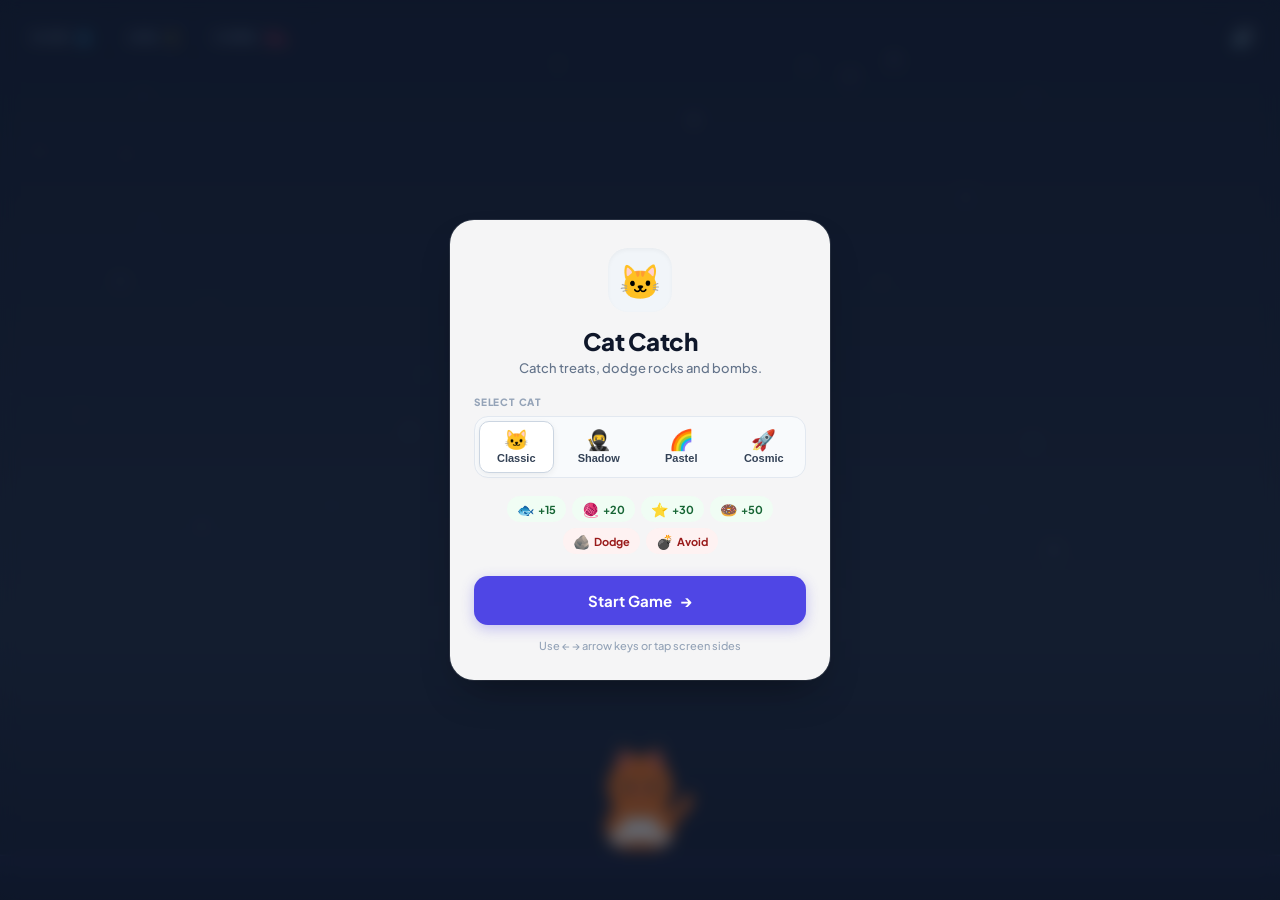
==== commit 7c3c64be: "Refactor UI to minimal human-built modern arcade design" ====
--- a/index.html
+++ b/index.html
@@ -3,172 +3,122 @@
 <head>
   <meta charset="UTF-8">
   <meta name="viewport" content="width=device-width, initial-scale=1.0, maximum-scale=1.0, user-scalable=no">
-  <title>🐱 Cat Catch - Super Arcade!</title>
-  <!-- Google Fonts for playful handcrafted cartoon typography -->
+  <title>Cat Catch - Minimal Arcade</title>
   <link rel="preconnect" href="https://fonts.googleapis.com">
   <link rel="preconnect" href="https://fonts.gstatic.com" crossorigin>
-  <link href="https://fonts.googleapis.com/css2?family=Fredoka:wght@500;600;700&family=Lilita+One&family=Sniglet:wght@800&display=swap" rel="stylesheet">
+  <link href="https://fonts.googleapis.com/css2?family=Plus+Jakarta+Sans:wght@400;500;600;700;800&display=swap" rel="stylesheet">
   <link rel="stylesheet" href="cat-catch.css">
 </head>
 <body>
   <main id="gameShell">
     <canvas id="gameCanvas" aria-label="Cat Catch game canvas"></canvas>
 
-    <!-- Handcrafted Playful Top Navigation HUD -->
-    <div class="topbar">
-      <!-- Score Board with Cat Ears -->
-      <div class="hud-box score-box">
-        <div class="hud-ear left-ear"></div>
-        <div class="hud-ear right-ear"></div>
-        <span class="hud-icon">⭐</span>
-        <div class="hud-info">
+    <!-- Top HUD Bar -->
+    <header class="topbar">
+      <div class="hud-group">
+        <div class="hud-pill score-pill">
           <span class="hud-label">SCORE</span>
-          <span id="score">0</span>
+          <span id="score" class="hud-val">0</span>
+        </div>
+        <div class="hud-pill level-pill">
+          <span class="hud-label">LEVEL</span>
+          <span id="level" class="hud-val">1</span>
+        </div>
+        <div class="hud-pill combo-pill">
+          <span class="hud-label">COMBO</span>
+          <span id="combo" class="hud-val">0x</span>
         </div>
       </div>
 
-      <!-- Milk Bottle / Medal Level Badge -->
-      <div class="hud-box level-box">
-        <div class="level-ribbon">LEVEL</div>
-        <strong id="level">1</strong>
-      </div>
-
-      <!-- Comic Fire Combo Badge -->
-      <div class="hud-box combo-box">
-        <span class="hud-icon flame-icon">🔥</span>
-        <div class="hud-info">
-          <span class="hud-label">COMBO</span>
-          <span id="combo">0x</span>
-        </div>
-      </div>
-
-      <!-- Audio Controller Switch -->
-      <button id="soundBtn" class="sound-toggle" title="Toggle Sound & Music">
+      <button id="soundBtn" class="icon-btn" aria-label="Toggle Sound" title="Toggle Sound">
         <span class="sound-icon">🔊</span>
       </button>
-    </div>
+    </header>
 
-    <!-- Floating Comic Pop-up Message -->
-    <div id="message" class="message"></div>
+    <!-- Toast Notification Message -->
+    <div id="message" class="toast-msg"></div>
 
-    <!-- Start Game Menu Overlay -->
+    <!-- Start Overlay Modal -->
     <div id="startOverlay" class="overlay">
-      <div class="panel toon-card">
-        <!-- Tape Corner Deco -->
-        <div class="tape-sticker tape-left"></div>
-        <div class="tape-sticker tape-right"></div>
+      <div class="modal-card">
+        <div class="mascot-badge" id="menuMascot">🐱</div>
+        
+        <h1 class="game-title">Cat Catch</h1>
+        <p class="game-subtitle">Catch treats, dodge rocks and bombs.</p>
 
-        <div class="mascot-header">
-          <div class="mascot-avatar" id="menuMascot">🐱</div>
-          <div class="sticker-badge">SUPER TOON!</div>
-        </div>
-
-        <h1 class="toon-title">
-          <span class="letter l1">C</span><span class="letter l2">A</span><span class="letter l3">T</span> 
-          <span class="letter l4">C</span><span class="letter l5">A</span><span class="letter l6">T</span><span class="letter l7">C</span><span class="letter l8">H</span><span class="letter l9">!</span>
-        </h1>
-        <p class="toon-subtitle">Help Kitty catch tasty goodies & dodge bombs!</p>
-
-        <!-- Character Selection Cards -->
-        <div class="skin-section">
-          <div class="section-tag">CHOOSE YOUR KITTY 🐾</div>
-          <div class="skin-grid">
-            <button class="skin-card active" data-skin="tabby">
+        <!-- Skin Selector -->
+        <div class="section-box">
+          <span class="section-label">SELECT CAT</span>
+          <div class="skin-selector">
+            <button class="skin-btn active" data-skin="tabby">
               <span class="skin-emoji">🐱</span>
-              <span class="skin-name">Mikan</span>
-              <small class="skin-trait">Classic</small>
+              <span class="skin-name">Classic</span>
             </button>
-            <button class="skin-card" data-skin="ninja">
+            <button class="skin-btn" data-skin="ninja">
               <span class="skin-emoji">🥷</span>
-              <span class="skin-name">Kage</span>
-              <small class="skin-trait">Stealth</small>
+              <span class="skin-name">Shadow</span>
             </button>
-            <button class="skin-card" data-skin="rainbow">
+            <button class="skin-btn" data-skin="rainbow">
               <span class="skin-emoji">🌈</span>
-              <span class="skin-name">Nyan</span>
-              <small class="skin-trait">Magic</small>
+              <span class="skin-name">Pastel</span>
             </button>
-            <button class="skin-card" data-skin="space">
+            <button class="skin-btn" data-skin="space">
               <span class="skin-emoji">🚀</span>
-              <span class="skin-name">Astro</span>
-              <small class="skin-trait">Cosmic</small>
+              <span class="skin-name">Cosmic</span>
             </button>
           </div>
         </div>
 
-        <!-- Rules / Items Board -->
-        <div class="items-board">
-          <div class="board-header">GOODIES & HAZARDS</div>
-          <div class="items-grid">
-            <div class="item-tag catch-tag"><span class="item-icon">🐟</span><span>Fish</span><b class="pts">+15</b></div>
-            <div class="item-tag catch-tag"><span class="item-icon">🧶</span><span>Yarn</span><b class="pts">+20</b></div>
-            <div class="item-tag catch-tag"><span class="item-icon">⭐</span><span>Star</span><b class="pts">+30</b></div>
-            <div class="item-tag catch-tag bonus-tag"><span class="item-icon">🍩</span><span>Donut</span><b class="pts">+50</b></div>
-            <div class="item-tag avoid-tag"><span class="item-icon">🪨</span><span>Rock</span><b class="pts">DODGE!</b></div>
-            <div class="item-tag avoid-tag"><span class="item-icon">💣</span><span>Bomb</span><b class="pts">DANGER!</b></div>
+        <!-- Rules Overview -->
+        <div class="rules-row">
+          <div class="rule-chip good"><span class="chip-icon">🐟</span><span>+15</span></div>
+          <div class="rule-chip good"><span class="chip-icon">🧶</span><span>+20</span></div>
+          <div class="rule-chip good"><span class="chip-icon">⭐</span><span>+30</span></div>
+          <div class="rule-chip good"><span class="chip-icon">🍩</span><span>+50</span></div>
+          <div class="rule-chip bad"><span class="chip-icon">🪨</span><span>Dodge</span></div>
+          <div class="rule-chip bad"><span class="chip-icon">💣</span><span>Avoid</span></div>
+        </div>
+
+        <!-- Primary Action Button -->
+        <button id="startBtn" class="primary-btn">
+          <span>Start Game</span>
+          <span class="btn-arrow">→</span>
+        </button>
+
+        <span class="control-hint">Use ← → arrow keys or tap screen sides</span>
+      </div>
+    </div>
+
+    <!-- Game Over Overlay Modal -->
+    <div id="gameOverOverlay" class="overlay hidden">
+      <div class="modal-card">
+        <div class="mascot-badge gameover-badge">🙀</div>
+
+        <h2 class="game-title">Game Over</h2>
+        <p id="gameOverReason" class="game-subtitle">You bumped into an obstacle!</p>
+
+        <div class="score-summary">
+          <div class="score-stat">
+            <span class="stat-label">SCORE</span>
+            <span id="finalScore" class="stat-val">0</span>
+          </div>
+          <div class="stat-divider"></div>
+          <div class="score-stat">
+            <span class="stat-label">BEST</span>
+            <span id="bestScore" class="stat-val Highlight">0</span>
           </div>
         </div>
 
-        <!-- Play Button -->
-        <button id="startBtn" class="play-btn">
-          <span class="btn-shine"></span>
-          <span class="btn-text">START PLAYING 🐾</span>
-        </button>
-        <small class="control-hint">👈 Tap Screen Sides or Use Arrow Keys 👉</small>
-      </div>
-    </div>
-
-    <!-- Game Over Menu Overlay -->
-    <div id="gameOverOverlay" class="overlay hidden">
-      <div class="panel toon-card gameover-card">
-        <div class="tape-sticker tape-left"></div>
-        <div class="tape-sticker tape-right"></div>
-
-        <div class="mascot-header">
-          <div class="mascot-avatar gameover-avatar">🙀</div>
-        </div>
-
-        <h1 class="toon-title gameover-title">
-          <span class="letter l4">O</span><span class="letter l5">O</span><span class="letter l6">P</span><span class="letter l7">S</span><span class="letter l8">!</span>
-        </h1>
-        <p id="gameOverReason" class="toon-subtitle">The kitty got bonked!</p>
-
-        <div class="score-board">
-          <div class="score-card-box final-box">
-            <span class="box-icon">🏆</span>
-            <div class="box-details">
-              <span class="box-label">FINAL SCORE</span>
-              <strong id="finalScore">0</strong>
-            </div>
-          </div>
-          <div class="score-card-box best-box">
-            <span class="box-icon">👑</span>
-            <div class="box-details">
-              <span class="box-label">BEST SCORE</span>
-              <strong id="bestScore">0</strong>
-            </div>
-          </div>
-        </div>
-
-        <button id="restartBtn" class="play-btn restart-btn">
-          <span class="btn-shine"></span>
-          <span class="btn-text">TRY AGAIN 🔄</span>
+        <button id="restartBtn" class="primary-btn">
+          <span>Play Again</span>
+          <span class="btn-arrow">↻</span>
         </button>
       </div>
     </div>
 
-    <!-- Touch Controls -->
+    <!-- Touch Control Zones -->
     <div class="touch-zone left-zone" data-dir="left"></div>
     <div class="touch-zone right-zone" data-dir="right"></div>
-
-    <!-- Handcrafted Bottom Control Bar -->
-    <div class="bottom-bar">
-      <span class="arrow-key">👈 MOVE LEFT</span>
-      <span class="bar-divider">•</span>
-      <span class="bar-title">CAT CATCH TOON DASH</span>
-      <span class="bar-divider">•</span>
-      <span class="arrow-key">MOVE RIGHT 👉</span>
-    </div>
   </main>
 
   <script src="cat-catch.js"></script>
--- a/cat-catch.css
+++ b/cat-catch.css
@@ -1,40 +1,47 @@
 /* ==========================================
-   HANDCRAFTED 2D CARTOON ARCADE SYSTEM
+   MINIMAL ARCADE UI DESIGN SYSTEM
    ========================================== */
 
 :root {
-  --ink: #1e293b;
-  --paper: #fffdf7;
-  --yellow: #ffc700;
-  --orange: #ff7028;
-  --pink: #ff3b75;
-  --purple: #8b5cf6;
-  --blue: #0ea5e9;
-  --green: #22c55e;
-  --border: 4px solid var(--ink);
-  --shadow-sm: 0 4px 0 var(--ink);
-  --shadow-md: 0 6px 0 var(--ink);
-  --shadow-lg: 0 10px 0 var(--ink);
+  --font-main: 'Plus Jakarta Sans', -apple-system, BlinkMacSystemFont, sans-serif;
+  
+  /* Color Palette - Human Minimalist Dark Slate & Indigo Accent */
+  --bg-dark: #0f172a;
+  --card-bg: rgba(255, 255, 255, 0.96);
+  --card-text: #0f172a;
+  --text-muted: #64748b;
+  --accent: #4f46e5;
+  --accent-hover: #4338ca;
+  --accent-light: #eef2ff;
+  
+  --hud-bg: rgba(15, 23, 42, 0.65);
+  --hud-border: rgba(255, 255, 255, 0.12);
+  --hud-text: #f8fafc;
+  
+  --radius-sm: 8px;
+  --radius-md: 14px;
+  --radius-lg: 24px;
+  --radius-pill: 9999px;
+  
+  --shadow-card: 0 20px 40px -15px rgba(0, 0, 0, 0.4), 0 0 0 1px rgba(255, 255, 255, 0.1);
+  --shadow-btn: 0 4px 14px rgba(79, 70, 229, 0.3);
 }
 
 * {
   box-sizing: border-box;
+  margin: 0;
+  padding: 0;
   -webkit-tap-highlight-color: transparent;
   user-select: none;
 }
 
 html, body {
-  margin: 0;
-  padding: 0;
   width: 100%;
   height: 100%;
   overflow: hidden;
-  font-family: 'Fredoka', 'Sniglet', sans-serif;
-  background: #38b6ff;
-  color: var(--ink);
-}
-
-body {
+  font-family: var(--font-main);
+  background: var(--bg-dark);
+  color: #fff;
   touch-action: none;
 }
 
@@ -43,7 +50,7 @@
   width: 100vw;
   height: 100dvh;
   overflow: hidden;
-  background: linear-gradient(180deg, #38b6ff 0%, #8de5ff 62%, #4ade80 62%, #16a34a 100%);
+  background: radial-gradient(circle at 50% 30%, #1e293b 0%, #0f172a 100%);
 }
 
 #gameCanvas {
@@ -55,514 +62,368 @@
 }
 
 /* ==========================================
-   HANDCRAFTED TOP HUD BAR
+   TOPBAR HUD
    ========================================== */
 .topbar {
   position: absolute;
-  top: max(12px, env(safe-area-inset-top));
-  left: 0;
-  right: 0;
-  padding: 0 16px;
+  top: max(16px, env(safe-area-inset-top));
+  left: 16px;
+  right: 16px;
   display: flex;
   justify-content: space-between;
   align-items: center;
   z-index: 10;
   pointer-events: none;
+}
+
+.hud-group {
+  display: flex;
+  align-items: center;
   gap: 8px;
-}
-
-.hud-box {
   pointer-events: auto;
-  position: relative;
-  background: var(--paper);
-  border: var(--border);
-  border-radius: 20px;
-  box-shadow: var(--shadow-sm);
-  display: flex;
-  align-items: center;
-  justify-content: center;
+}
+
+.hud-pill {
+  background: var(--hud-bg);
+  backdrop-filter: blur(12px);
+  -webkit-backdrop-filter: blur(12px);
+  border: 1px solid var(--hud-border);
+  border-radius: var(--radius-pill);
   padding: 6px 14px;
+  display: flex;
+  align-items: center;
   gap: 8px;
-  font-family: 'Lilita One', cursive;
-  height: 52px;
-}
-
-/* Cat Ears on Score Box */
-.score-box {
-  transform: rotate(-2deg);
-  background: linear-gradient(180deg, #ffffff 0%, #fff9db 100%);
-}
-
-.hud-ear {
-  position: absolute;
-  top: -12px;
-  width: 16px;
-  height: 14px;
-  background: var(--paper);
-  border: 3px solid var(--ink);
-  border-bottom: 0;
-  border-radius: 10px 10px 0 0;
-}
-
-.left-ear { left: 12px; transform: rotate(-15deg); }
-.right-ear { right: 12px; transform: rotate(15deg); }
-
-.hud-icon {
-  font-size: 26px;
-  filter: drop-shadow(0 2px 0 rgba(0,0,0,0.1));
-}
-
-.flame-icon {
-  display: inline-block;
-  animation: flameWobble 0.7s infinite alternate cubic-bezier(0.4, 0, 0.6, 1);
-}
-
-@keyframes flameWobble {
-  0% { transform: scale(1) rotate(-6deg); }
-  100% { transform: scale(1.2) rotate(6deg); }
-}
-
-.hud-info {
-  display: flex;
-  flex-direction: column;
-  line-height: 1;
+  box-shadow: 0 4px 12px rgba(0, 0, 0, 0.15);
 }
 
 .hud-label {
   font-size: 10px;
-  color: #64748b;
-  font-family: 'Fredoka', sans-serif;
   font-weight: 700;
-  letter-spacing: 0.5px;
-}
-
-#score {
-  font-size: 24px;
-  color: var(--orange);
-  text-shadow: 2px 2px 0 var(--ink);
-  -webkit-text-stroke: 1px var(--ink);
-}
-
-#combo {
-  font-size: 22px;
-  color: var(--pink);
-  text-shadow: 2px 2px 0 var(--ink);
-  -webkit-text-stroke: 1px var(--ink);
-}
-
-.level-box {
-  flex-direction: column;
-  background: linear-gradient(180deg, #ffc700 0%, #ff8c00 100%);
+  letter-spacing: 0.8px;
+  color: #94a3b8;
+}
+
+.hud-val {
+  font-size: 15px;
+  font-weight: 800;
+  color: var(--hud-text);
+}
+
+#score { color: #38bdf8; }
+#level { color: #facc15; }
+#combo { color: #f43f5e; }
+
+.icon-btn {
+  pointer-events: auto;
+  width: 42px;
+  height: 42px;
+  border-radius: var(--radius-pill);
+  background: var(--hud-bg);
+  backdrop-filter: blur(12px);
+  -webkit-backdrop-filter: blur(12px);
+  border: 1px solid var(--hud-border);
   color: #fff;
-  border-radius: 22px;
-  padding: 4px 14px;
-  transform: rotate(2deg);
-  animation: floatMedal 2.2s infinite ease-in-out alternate;
-}
-
-@keyframes floatMedal {
-  0% { transform: translateY(0) rotate(2deg); }
-  100% { transform: translateY(-3px) rotate(-2deg); }
-}
-
-.level-ribbon {
-  font-size: 10px;
-  background: var(--paper);
-  color: var(--ink);
-  font-weight: 900;
-  padding: 1px 8px;
-  border-radius: 10px;
-  border: 2px solid var(--ink);
-  margin-top: -10px;
-  letter-spacing: 0.5px;
-}
-
-.level-box strong {
-  font-size: 26px;
+  display: flex;
+  align-items: center;
+  justify-content: center;
+  font-size: 18px;
+  cursor: pointer;
+  transition: all 0.2s ease;
+  box-shadow: 0 4px 12px rgba(0, 0, 0, 0.15);
+}
+
+.icon-btn:hover {
+  background: rgba(255, 255, 255, 0.15);
+  transform: translateY(-1px);
+}
+
+.icon-btn:active {
+  transform: translateY(1px);
+}
+
+/* ==========================================
+   TOAST NOTIFICATION
+   ========================================== */
+.toast-msg {
+  position: absolute;
+  top: 75px;
+  left: 50%;
+  transform: translateX(-50%) translateY(-10px) scale(0.95);
+  opacity: 0;
+  pointer-events: none;
+  background: var(--hud-bg);
+  backdrop-filter: blur(16px);
+  -webkit-backdrop-filter: blur(16px);
+  border: 1px solid rgba(255, 255, 255, 0.2);
+  border-radius: var(--radius-pill);
+  padding: 8px 20px;
+  font-size: 14px;
+  font-weight: 700;
   color: #fff;
-  text-shadow: 2px 2px 0 var(--ink);
-}
-
-.sound-toggle {
-  pointer-events: auto;
-  width: 52px;
-  height: 52px;
-  border-radius: 20px;
-  background: var(--paper);
-  border: var(--border);
-  box-shadow: var(--shadow-sm);
-  display: flex;
-  align-items: center;
-  justify-content: center;
-  font-size: 24px;
-  cursor: pointer;
-  transform: rotate(-1deg);
-  transition: transform 0.1s, box-shadow 0.1s;
-}
-
-.sound-toggle:active {
-  transform: translateY(3px) rotate(-1deg);
-  box-shadow: 0 1px 0 var(--ink);
+  box-shadow: 0 10px 25px rgba(0, 0, 0, 0.25);
+  z-index: 15;
+  transition: all 0.25s cubic-bezier(0.16, 1, 0.3, 1);
+  white-space: nowrap;
+}
+
+.toast-msg.show {
+  opacity: 1;
+  transform: translateX(-50%) translateY(0) scale(1);
 }
 
 /* ==========================================
-   COMIC POP-UP MESSAGES
-   ========================================== */
-.message {
-  position: absolute;
-  top: 90px;
-  left: 50%;
-  transform: translateX(-50%) scale(0);
-  opacity: 0;
-  background: var(--yellow);
-  color: var(--ink);
-  border: var(--border);
-  border-radius: 24px;
-  padding: 10px 24px;
-  font-family: 'Lilita One', cursive;
-  font-size: 26px;
-  box-shadow: var(--shadow-md);
-  z-index: 15;
-  pointer-events: none;
-  white-space: nowrap;
-}
-
-.message.show {
-  animation: comicBounce 0.9s cubic-bezier(0.175, 0.885, 0.32, 1.275) forwards;
-}
-
-@keyframes comicBounce {
-  0% { opacity: 0; transform: translateX(-50%) scale(0.2) rotate(-10deg); }
-  25% { opacity: 1; transform: translateX(-50%) scale(1.15) rotate(4deg); }
-  75% { opacity: 1; transform: translateX(-50%) scale(1) rotate(0deg); }
-  100% { opacity: 0; transform: translateX(-50%) scale(0.85) translateY(-25px); }
-}
-
-/* ==========================================
-   HANDCRAFTED MODALS & TOON CARDS
+   MODAL OVERLAYS
    ========================================== */
 .overlay {
   position: absolute;
   inset: 0;
   background: rgba(15, 23, 42, 0.65);
-  backdrop-filter: blur(6px);
+  backdrop-filter: blur(8px);
+  -webkit-backdrop-filter: blur(8px);
   display: flex;
   align-items: center;
   justify-content: center;
   z-index: 30;
-  padding: 16px;
-  animation: fadeIn 0.25s ease;
+  padding: 20px;
+  transition: opacity 0.25s ease;
 }
 
 .overlay.hidden {
   display: none !important;
 }
 
-.toon-card {
-  position: relative;
-  width: min(440px, 94vw);
-  max-height: 92vh;
-  overflow-y: auto;
+.modal-card {
+  width: min(380px, 92vw);
+  background: var(--card-bg);
+  color: var(--card-text);
+  border-radius: var(--radius-lg);
+  padding: 28px 24px;
+  box-shadow: var(--shadow-card);
   text-align: center;
-  background: var(--paper);
-  border: var(--border);
-  border-radius: 36px;
-  padding: 26px 20px 22px;
-  box-shadow: var(--shadow-lg);
-  animation: cardPopIn 0.38s cubic-bezier(0.34, 1.56, 0.64, 1);
-}
-
-@keyframes cardPopIn {
-  from { transform: translateY(50px) scale(0.92) rotate(-2deg); opacity: 0; }
-  to { transform: translateY(0) scale(1) rotate(0deg); opacity: 1; }
-}
-
-/* Tape Corner Decorations */
-.tape-sticker {
-  position: absolute;
-  top: -10px;
-  width: 55px;
-  height: 20px;
-  background: rgba(254, 240, 138, 0.85);
-  border: 2px dashed rgba(202, 138, 4, 0.6);
-  z-index: 5;
-}
-
-.tape-left { left: 24px; transform: rotate(-12deg); }
-.tape-right { right: 24px; transform: rotate(12deg); }
-
-.mascot-header {
-  position: relative;
-  display: inline-block;
-  margin-top: -6px;
-}
-
-.mascot-avatar {
-  font-size: 76px;
-  line-height: 1;
-  filter: drop-shadow(0 6px 0 rgba(0,0,0,0.12));
-  animation: mascotWiggle 2.8s infinite ease-in-out;
-}
-
-@keyframes mascotWiggle {
-  0%, 100% { transform: translateY(0) rotate(-4deg); }
-  50% { transform: translateY(-7px) rotate(4deg); }
-}
-
-.sticker-badge {
-  position: absolute;
-  top: -10px;
-  right: -24px;
-  background: var(--pink);
-  color: #fff;
-  font-family: 'Lilita One', cursive;
-  font-size: 12px;
-  padding: 3px 10px;
-  border-radius: 12px;
-  border: 2px solid var(--ink);
-  transform: rotate(14deg);
-  box-shadow: 2px 2px 0 var(--ink);
-}
-
-/* Handcrafted Multi-Colored Title Letters */
-.toon-title {
-  font-family: 'Lilita One', cursive;
-  font-size: 38px;
-  margin: 6px 0 2px;
-  letter-spacing: 1px;
-}
-
-.toon-title .letter {
-  display: inline-block;
-  text-shadow: 3px 3px 0 var(--ink);
-  -webkit-text-stroke: 1.5px var(--ink);
-  animation: letterJump 2s infinite ease-in-out;
-}
-
-.l1 { color: #ff3b75; animation-delay: 0.0s; }
-.l2 { color: #ff7028; animation-delay: 0.1s; }
-.l3 { color: #ffc700; animation-delay: 0.2s; }
-.l4 { color: #22c55e; animation-delay: 0.3s; }
-.l5 { color: #0ea5e9; animation-delay: 0.4s; }
-.l6 { color: #8b5cf6; animation-delay: 0.5s; }
-.l7 { color: #ff3b75; animation-delay: 0.6s; }
-.l8 { color: #ff7028; animation-delay: 0.7s; }
-.l9 { color: #ffc700; animation-delay: 0.8s; }
-
-@keyframes letterJump {
-  0%, 100% { transform: translateY(0) rotate(0deg); }
-  50% { transform: translateY(-5px) rotate(-4deg); }
-}
-
-.toon-subtitle {
-  font-size: 15px;
-  font-weight: 600;
-  margin: 2px 0 16px;
-  color: #475569;
-}
-
-/* Skin Grid Selection */
-.skin-section {
-  background: #f8fafc;
-  border: 3px solid var(--ink);
-  border-radius: 22px;
-  padding: 10px;
+  display: flex;
+  flex-direction: column;
+  align-items: center;
+  animation: modalIn 0.3s cubic-bezier(0.16, 1, 0.3, 1);
+}
+
+@keyframes modalIn {
+  from { opacity: 0; transform: scale(0.94) translateY(12px); }
+  to { opacity: 1; transform: scale(1) translateY(0); }
+}
+
+.mascot-badge {
+  width: 64px;
+  height: 64px;
+  border-radius: 20px;
+  background: #f1f5f9;
+  display: flex;
+  align-items: center;
+  justify-content: center;
+  font-size: 34px;
   margin-bottom: 14px;
-  box-shadow: inset 0 3px 0 rgba(0,0,0,0.04);
-}
-
-.section-tag {
-  font-family: 'Lilita One', cursive;
-  font-size: 12px;
-  color: #64748b;
+  box-shadow: inset 0 2px 4px rgba(0, 0, 0, 0.04);
+}
+
+.gameover-badge {
+  background: #fef2f2;
+}
+
+.game-title {
+  font-size: 24px;
+  font-weight: 800;
+  letter-spacing: -0.5px;
+  color: #0f172a;
+  margin-bottom: 4px;
+}
+
+.game-subtitle {
+  font-size: 13px;
+  color: var(--text-muted);
+  font-weight: 500;
+  margin-bottom: 20px;
+}
+
+/* Skin Selector */
+.section-box {
+  width: 100%;
+  margin-bottom: 18px;
+}
+
+.section-label {
+  display: block;
+  font-size: 10px;
+  font-weight: 800;
+  letter-spacing: 0.8px;
+  color: #94a3b8;
   margin-bottom: 8px;
-  letter-spacing: 0.5px;
-}
-
-.skin-grid {
+  text-align: left;
+}
+
+.skin-selector {
   display: grid;
   grid-template-columns: repeat(4, 1fr);
+  gap: 8px;
+  background: #f8fafc;
+  padding: 4px;
+  border-radius: var(--radius-md);
+  border: 1px solid #e2e8f0;
+}
+
+.skin-btn {
+  background: transparent;
+  border: 1px solid transparent;
+  border-radius: 10px;
+  padding: 8px 4px;
+  display: flex;
+  flex-direction: column;
+  align-items: center;
+  gap: 2px;
+  cursor: pointer;
+  transition: all 0.15s ease;
+}
+
+.skin-btn:hover {
+  background: rgba(255, 255, 255, 0.8);
+}
+
+.skin-btn.active {
+  background: #ffffff;
+  border-color: #cbd5e1;
+  box-shadow: 0 2px 6px rgba(0, 0, 0, 0.06);
+}
+
+.skin-emoji {
+  font-size: 20px;
+  line-height: 1;
+}
+
+.skin-name {
+  font-size: 11px;
+  font-weight: 700;
+  color: #334155;
+}
+
+/* Rules Row */
+.rules-row {
+  display: flex;
+  flex-wrap: wrap;
   gap: 6px;
-}
-
-.skin-card {
-  background: #ffffff;
-  border: 2px solid var(--ink);
-  border-radius: 16px;
-  padding: 8px 3px;
-  display: flex;
-  flex-direction: column;
-  align-items: center;
+  justify-content: center;
+  width: 100%;
+  margin-bottom: 22px;
+}
+
+.rule-chip {
+  background: #f1f5f9;
+  border-radius: var(--radius-pill);
+  padding: 4px 10px;
+  display: flex;
+  align-items: center;
+  gap: 4px;
+  font-size: 11px;
+  font-weight: 700;
+  color: #475569;
+}
+
+.rule-chip.good { background: #f0fdf4; color: #166534; }
+.rule-chip.bad { background: #fef2f2; color: #991b1b; }
+
+.chip-icon {
+  font-size: 14px;
+}
+
+/* Action Button */
+.primary-btn {
+  width: 100%;
+  background: var(--accent);
+  color: #ffffff;
+  border: none;
+  border-radius: var(--radius-md);
+  padding: 14px;
+  font-family: var(--font-main);
+  font-size: 15px;
+  font-weight: 700;
   cursor: pointer;
-  transition: all 0.15s cubic-bezier(0.175, 0.885, 0.32, 1.275);
-  box-shadow: 0 3px 0 var(--ink);
-}
-
-.skin-card:hover {
-  transform: translateY(-2px);
-}
-
-.skin-card.active {
-  background: var(--yellow);
-  transform: scale(1.06) rotate(-1deg);
-  box-shadow: 0 5px 0 var(--ink);
-}
-
-.skin-emoji {
-  font-size: 24px;
-  line-height: 1;
-  margin-bottom: 2px;
-}
-
-.skin-name {
-  font-family: 'Lilita One', cursive;
-  font-size: 12px;
-  color: var(--ink);
-}
-
-.skin-trait {
-  font-size: 9px;
-  font-weight: 800;
-  color: #64748b;
-}
-
-/* Goodies & Hazards Items Board */
-.items-board {
-  background: #ffffff;
-  border: 3px solid var(--ink);
-  border-radius: 22px;
-  padding: 10px 8px;
-  margin-bottom: 18px;
-  box-shadow: 0 4px 0 rgba(30,41,59,0.1);
-}
-
-.board-header {
-  font-family: 'Lilita One', cursive;
-  font-size: 12px;
-  color: var(--ink);
-  margin-bottom: 8px;
-  letter-spacing: 0.5px;
-}
-
-.items-grid {
-  display: grid;
-  grid-template-columns: repeat(3, 1fr);
-  gap: 6px;
-}
-
-.item-tag {
-  background: #f1f5f9;
-  border: 2px solid var(--ink);
-  border-radius: 14px;
-  padding: 6px 4px;
-  display: flex;
-  flex-direction: column;
-  align-items: center;
-}
-
-.catch-tag { background: #f0fdf4; }
-.bonus-tag { background: #fff7ed; border-color: var(--orange); }
-.avoid-tag { background: #fef2f2; }
-
-.item-icon { font-size: 22px; line-height: 1; }
-.item-tag span { font-family: 'Lilita One', cursive; font-size: 12px; color: var(--ink); }
-.item-tag .pts { font-size: 10px; font-weight: 800; color: #64748b; }
-
-/* Handcrafted Play Button */
-.play-btn {
-  position: relative;
-  overflow: hidden;
-  width: 100%;
-  max-width: 270px;
-  border: var(--border);
-  border-radius: 26px;
-  font-family: 'Lilita One', cursive;
-  font-size: 22px;
-  padding: 14px 24px;
-  color: #fff;
-  cursor: pointer;
-  background: linear-gradient(180deg, #ff7028 0%, #d94e07 100%);
-  box-shadow: var(--shadow-md);
-  transition: transform 0.12s, box-shadow 0.12s;
-  letter-spacing: 0.5px;
-  text-shadow: 2px 2px 0 var(--ink);
-}
-
-.restart-btn {
-  background: linear-gradient(180deg, #0ea5e9 0%, #0284c7 100%);
-}
-
-.play-btn:hover {
-  transform: translateY(-3px) rotate(-1deg);
-  box-shadow: 0 8px 0 var(--ink);
-}
-
-.play-btn:active {
-  transform: translateY(4px) rotate(0deg);
-  box-shadow: 0 2px 0 var(--ink);
-}
-
-.btn-shine {
-  position: absolute;
-  top: 0;
-  left: -100%;
-  width: 60%;
-  height: 100%;
-  background: linear-gradient(90deg, transparent, rgba(255,255,255,0.45), transparent);
-  transform: skewX(-20deg);
-  animation: shineRun 3.2s infinite;
-}
-
-@keyframes shineRun {
-  0%, 70% { left: -100%; }
-  100% { left: 200%; }
+  display: flex;
+  align-items: center;
+  justify-content: center;
+  gap: 8px;
+  box-shadow: var(--shadow-btn);
+  transition: all 0.2s ease;
+}
+
+.primary-btn:hover {
+  background: var(--accent-hover);
+  transform: translateY(-1px);
+  box-shadow: 0 6px 18px rgba(79, 70, 229, 0.4);
+}
+
+.primary-btn:active {
+  transform: translateY(1px);
+}
+
+.btn-arrow {
+  font-size: 16px;
+  transition: transform 0.2s ease;
+}
+
+.primary-btn:hover .btn-arrow {
+  transform: translateX(3px);
 }
 
 .control-hint {
   display: block;
-  margin-top: 12px;
-  color: #64748b;
-  font-weight: 700;
-  font-size: 12px;
-}
-
-/* Game Over Score Cards */
-.score-board {
-  display: flex;
-  gap: 10px;
-  justify-content: center;
-  margin-bottom: 20px;
-}
-
-.score-card-box {
-  flex: 1;
-  background: #fff;
-  border: 3px solid var(--ink);
-  border-radius: 18px;
-  padding: 10px 8px;
-  display: flex;
-  align-items: center;
-  gap: 8px;
-  box-shadow: 0 4px 0 rgba(30,41,59,0.12);
-}
-
-.box-icon { font-size: 28px; }
-
-.box-details {
+  margin-top: 14px;
+  font-size: 11px;
+  font-weight: 500;
+  color: #94a3b8;
+}
+
+/* Score Summary (Game Over) */
+.score-summary {
+  display: flex;
+  align-items: center;
+  justify-content: center;
+  gap: 24px;
+  width: 100%;
+  background: #f8fafc;
+  border-radius: var(--radius-md);
+  border: 1px solid #e2e8f0;
+  padding: 16px;
+  margin-bottom: 22px;
+}
+
+.score-stat {
   display: flex;
   flex-direction: column;
-  text-align: left;
-}
-
-.box-label { font-size: 10px; font-weight: 800; color: #64748b; }
-.box-details strong { font-family: 'Lilita One', cursive; font-size: 22px; }
-
-.final-box strong { color: var(--orange); }
-.best-box strong { color: var(--green); }
-
-/* ==========================================
-   TOUCH CONTROLS & BOTTOM BAR
-   ========================================== */
+  align-items: center;
+}
+
+.stat-label {
+  font-size: 10px;
+  font-weight: 800;
+  letter-spacing: 0.8px;
+  color: #94a3b8;
+  margin-bottom: 2px;
+}
+
+.stat-val {
+  font-size: 22px;
+  font-weight: 800;
+  color: #0f172a;
+}
+
+.stat-val.Highlight {
+  color: #10b981;
+}
+
+.stat-divider {
+  width: 1px;
+  height: 32px;
+  background: #cbd5e1;
+}
+
+/* Touch Control Zones */
 .touch-zone {
   position: absolute;
   top: 0;
@@ -573,49 +434,3 @@
 
 .left-zone { left: 0; }
 .right-zone { right: 0; }
-
-.bottom-bar {
-  position: absolute;
-  bottom: max(12px, env(safe-area-inset-bottom));
-  left: 50%;
-  transform: translateX(-50%);
-  z-index: 6;
-  display: flex;
-  align-items: center;
-  gap: 8px;
-  background: var(--paper);
-  border: 3px solid var(--ink);
-  border-radius: 20px;
-  padding: 6px 14px;
-  box-shadow: 0 4px 0 var(--ink);
-  pointer-events: none;
-  white-space: nowrap;
-}
-
-.arrow-key {
-  font-family: 'Lilita One', cursive;
-  font-size: 11px;
-  color: var(--pink);
-}
-
-.bar-title {
-  font-size: 11px;
-  font-weight: 800;
-  color: #64748b;
-  letter-spacing: 0.5px;
-}
-
-.bar-divider {
-  color: var(--yellow);
-  font-weight: 900;
-}
-
-/* Responsive Scaling */
-@media (max-height: 600px) {
-  .toon-card { padding: 14px 12px; }
-  .mascot-avatar { font-size: 48px; }
-  .toon-title { font-size: 28px; }
-  .skin-section { margin-bottom: 8px; padding: 5px; }
-  .items-board { margin-bottom: 10px; padding: 6px; }
-  .play-btn { padding: 10px 20px; font-size: 18px; }
-}
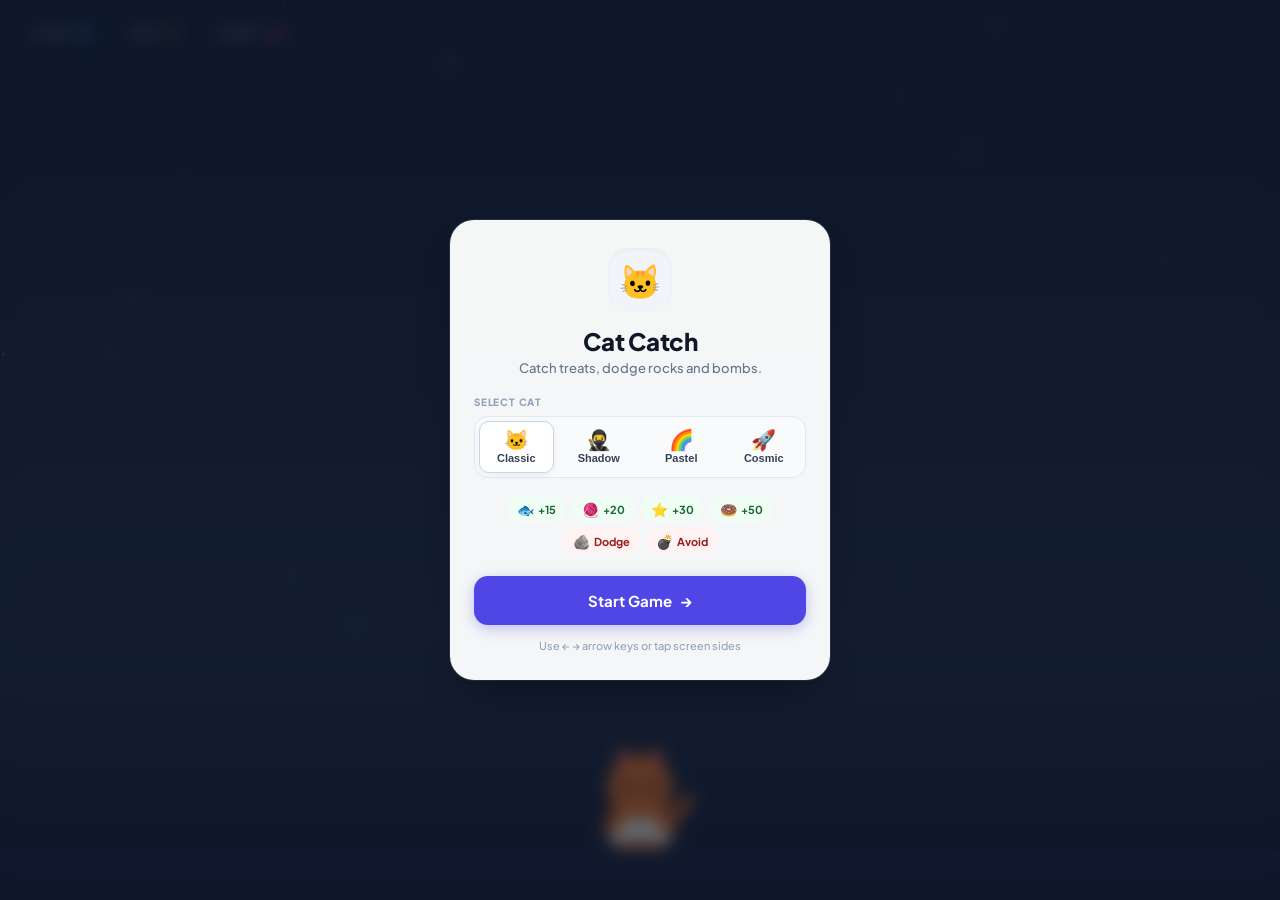
==== commit 8d53daf8: "Remove sound toggle button from HUD topbar" ====
--- a/index.html
+++ b/index.html
@@ -29,10 +29,6 @@
           <span id="combo" class="hud-val">0x</span>
         </div>
       </div>
-
-      <button id="soundBtn" class="icon-btn" aria-label="Toggle Sound" title="Toggle Sound">
-        <span class="sound-icon">🔊</span>
-      </button>
     </header>
 
     <!-- Toast Notification Message -->
